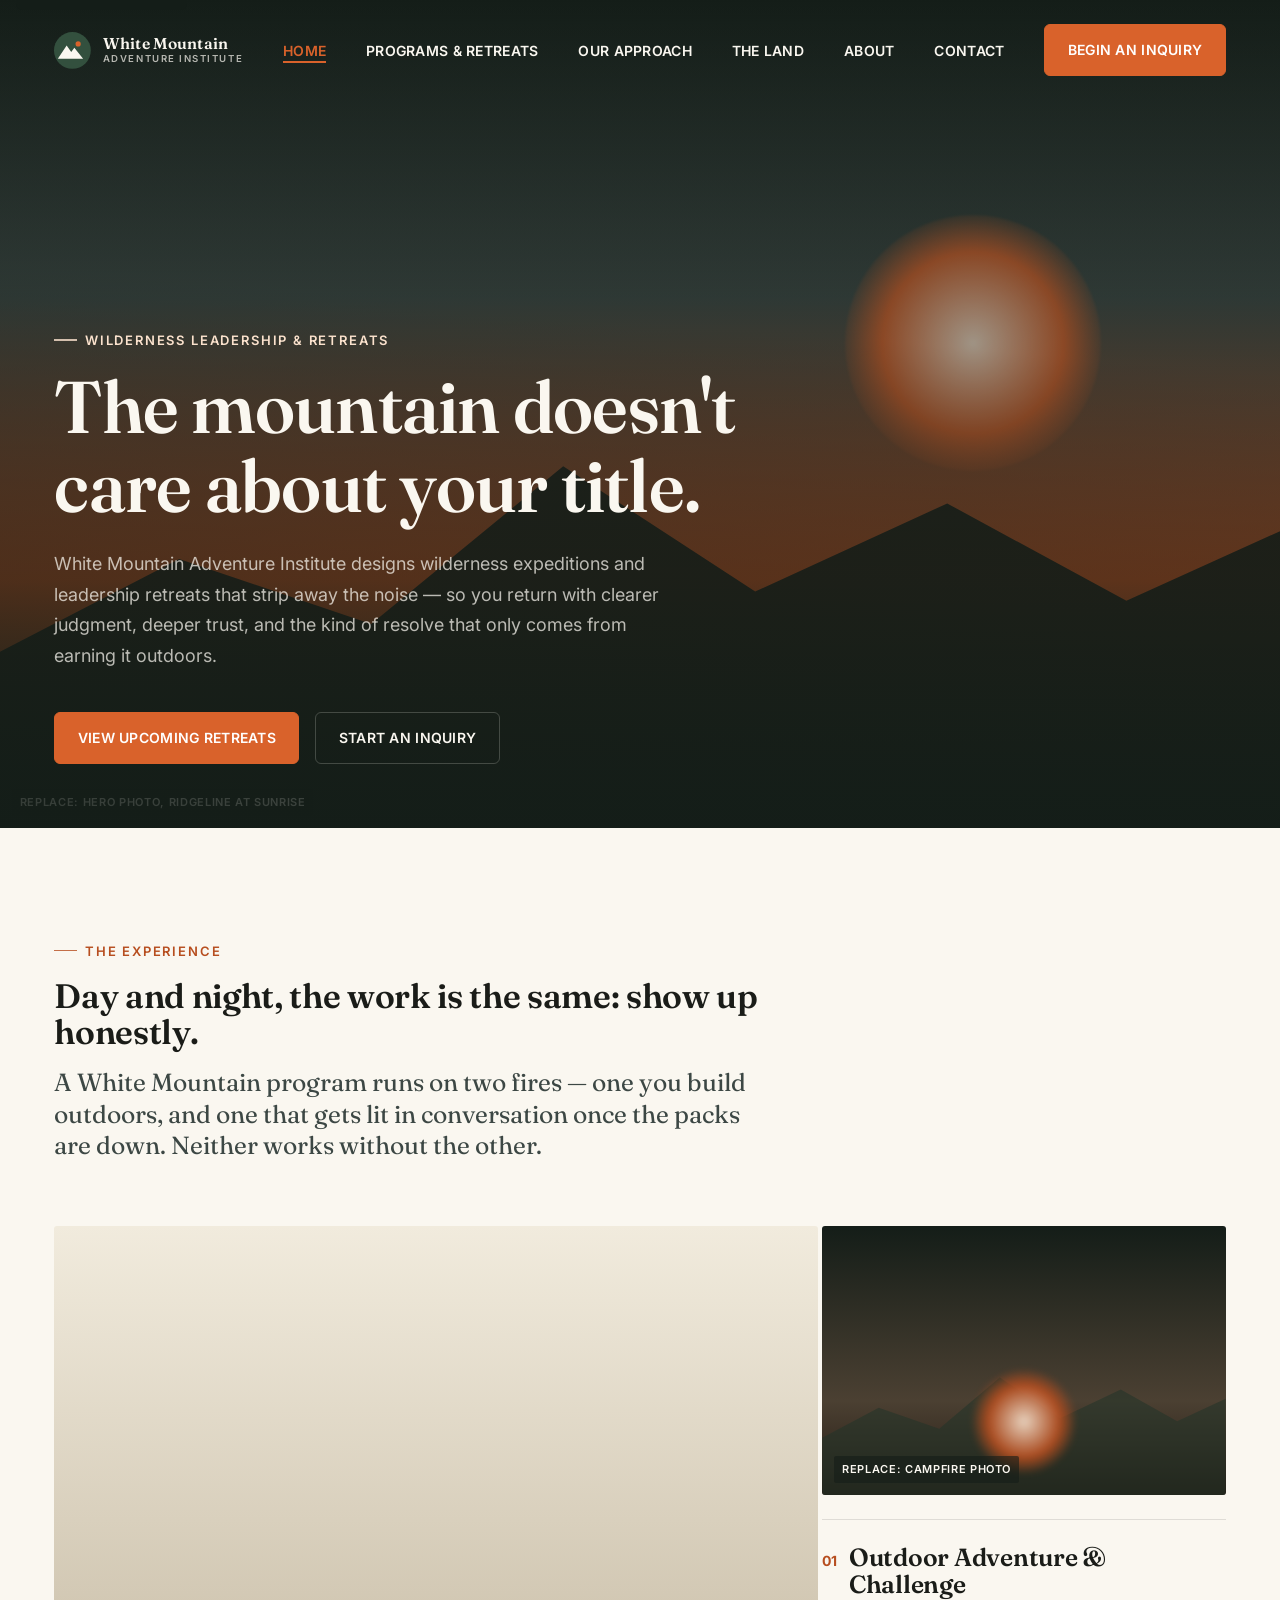
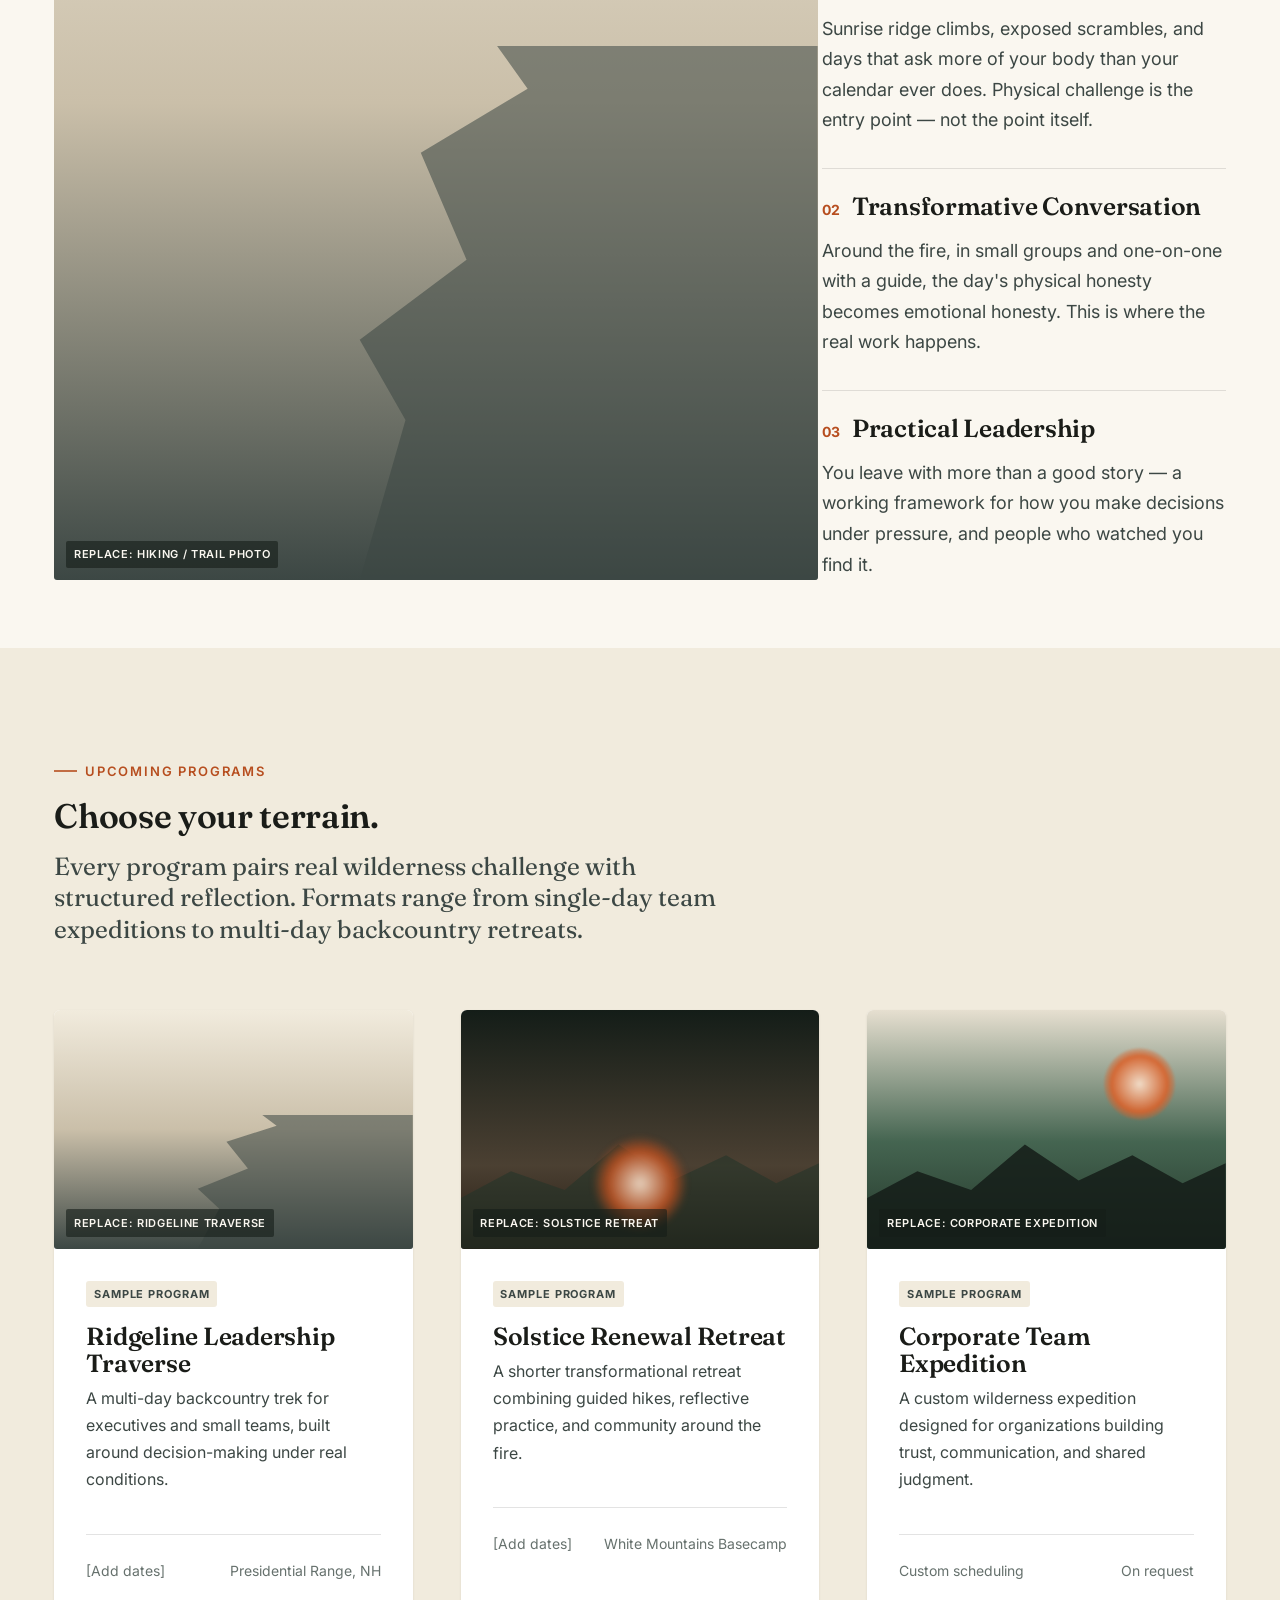
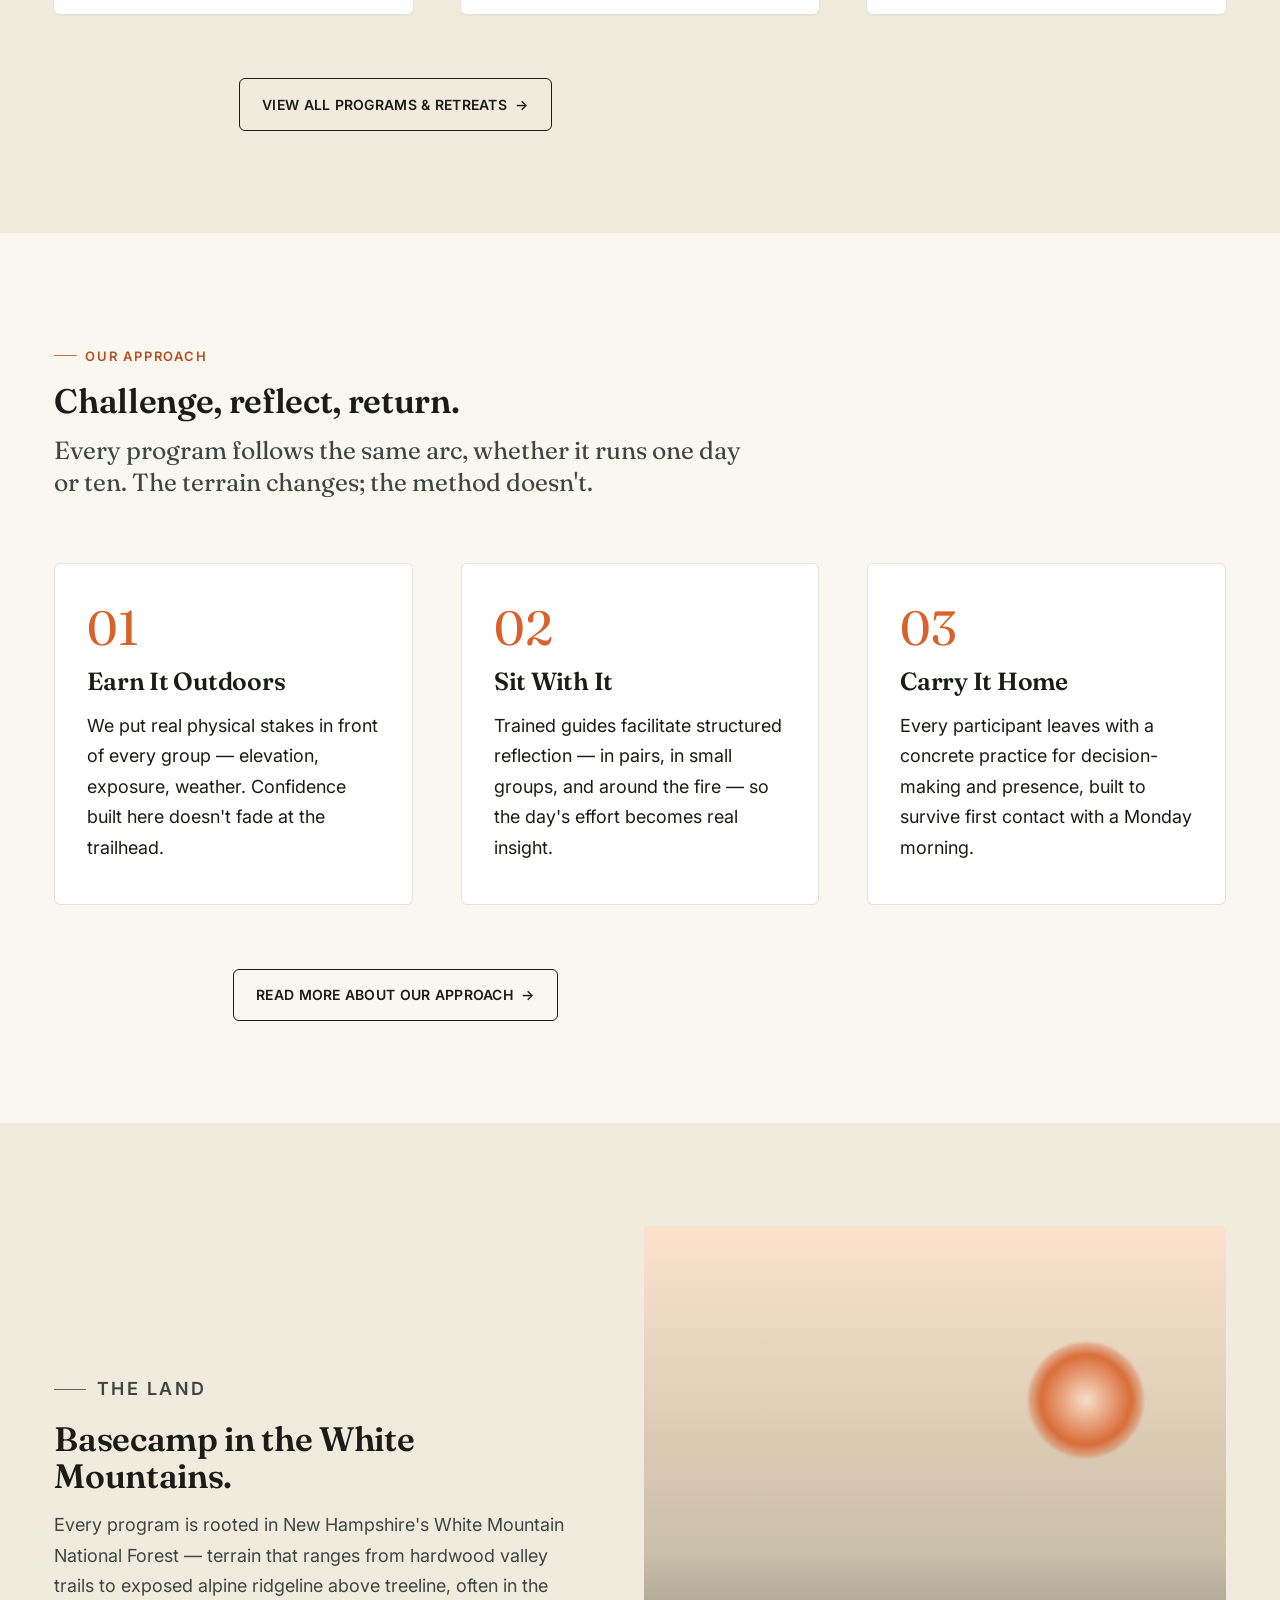
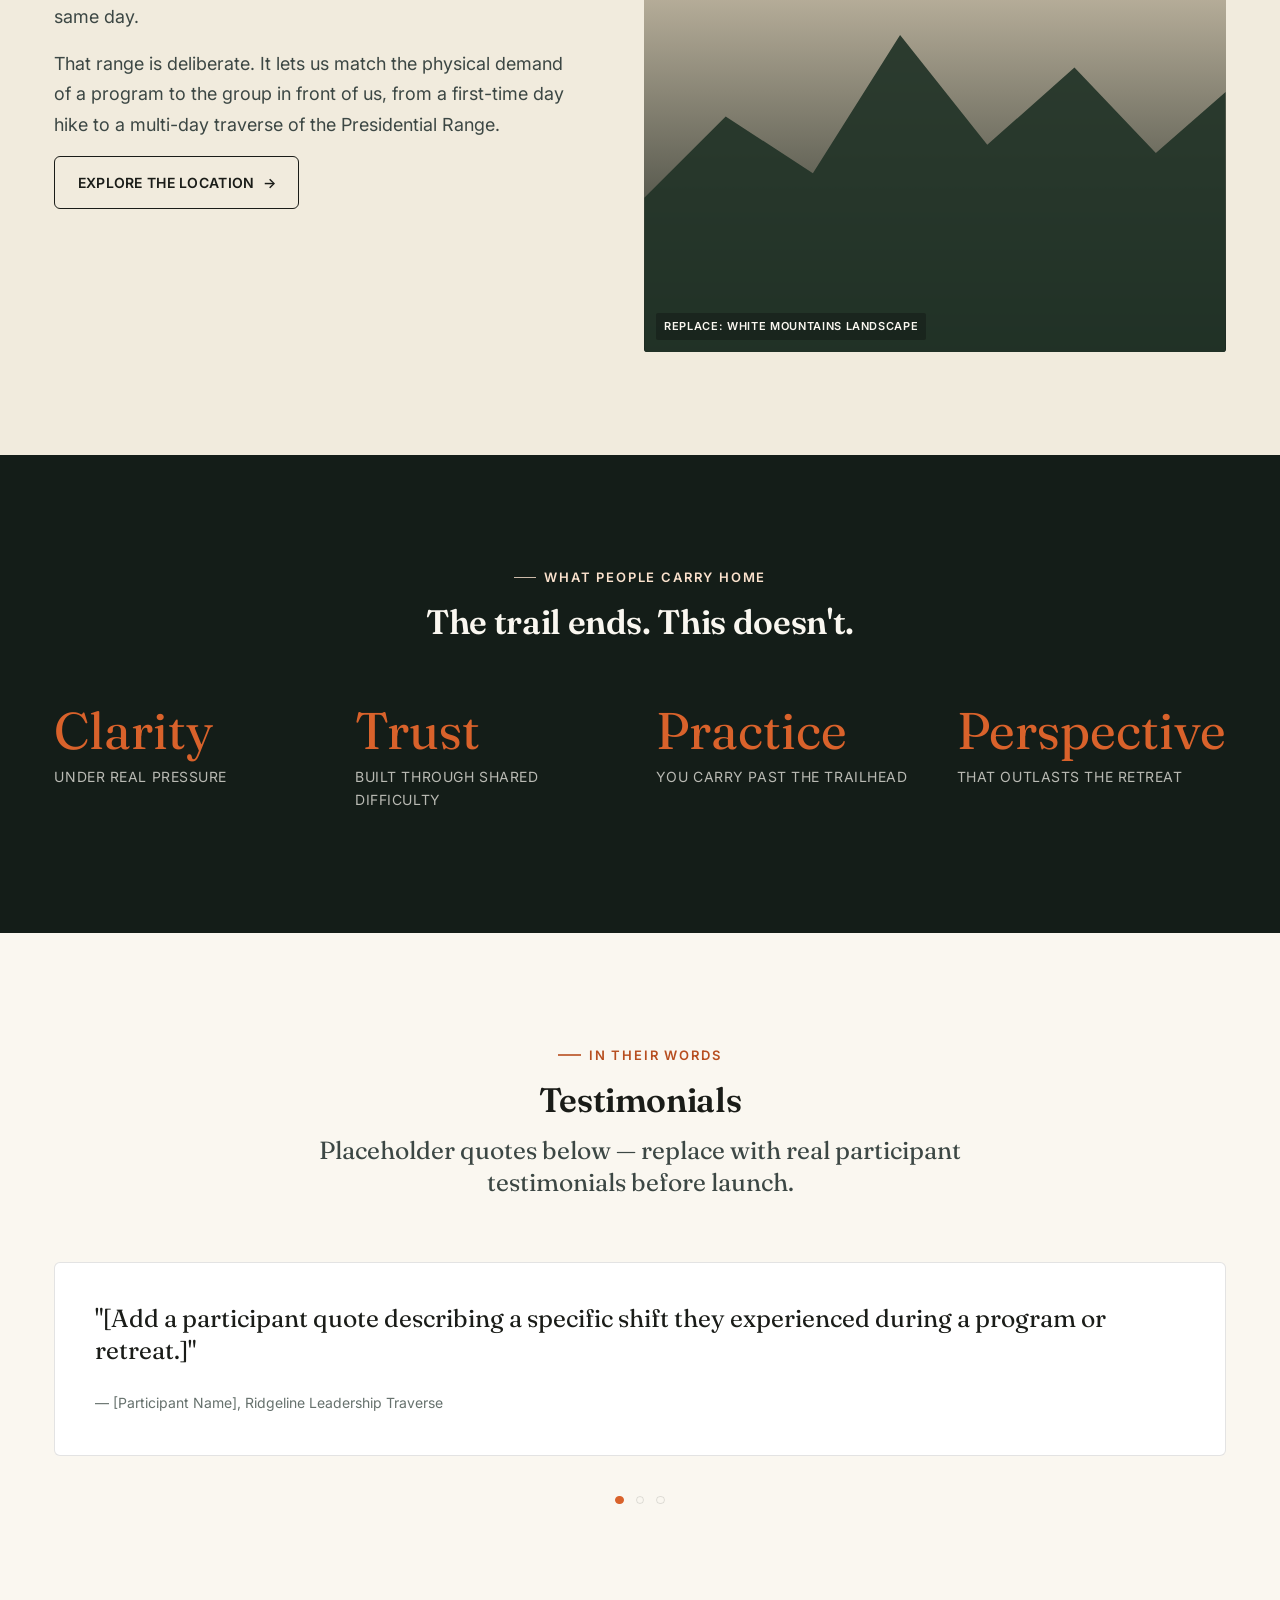
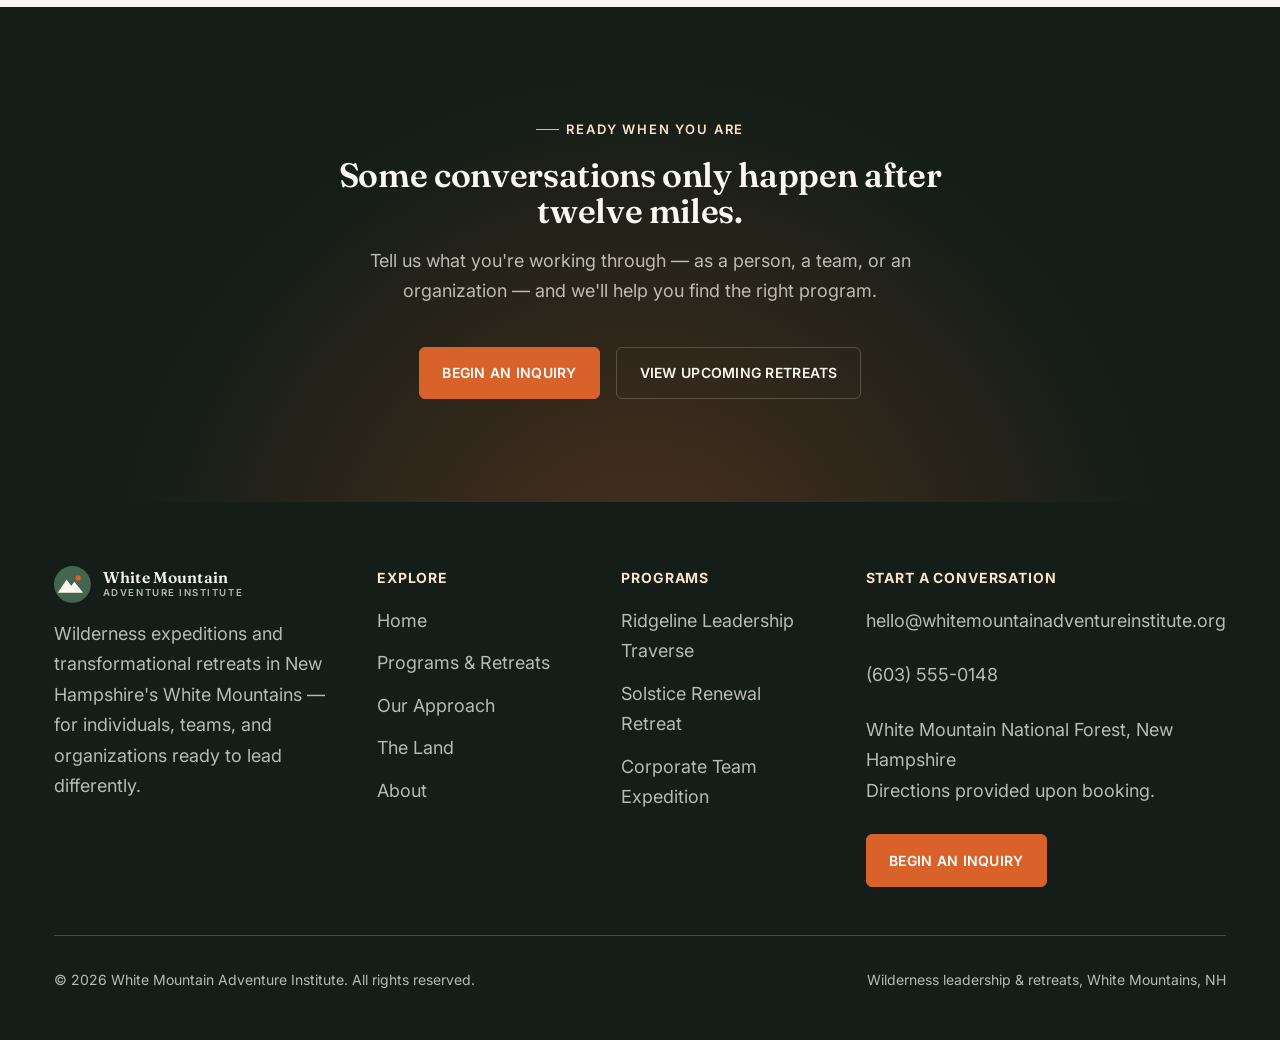
==== index.html @ fbc1d65d "Build White Mountain Adventure Institute site: premium outdoor editorial redesign New static site (b" ====
<!DOCTYPE html>
<html lang="en">
<head>
  <meta charset="UTF-8" />
  <meta name="viewport" content="width=device-width, initial-scale=1.0" />
  <title>White Mountain Adventure Institute | Wilderness Leadership &amp; Retreats</title>
  <meta name="description" content="White Mountain Adventure Institute leads wilderness expeditions and transformational retreats in New Hampshire's White Mountains — for individuals, teams, and organizations ready to lead differently." />
  <link rel="icon" href="assets/images/favicon.svg" type="image/svg+xml" />
  <link rel="preconnect" href="https://fonts.googleapis.com" />
  <link rel="preconnect" href="https://fonts.gstatic.com" crossorigin />
  <link href="https://fonts.googleapis.com/css2?family=Fraunces:ital,opsz,wght@0,9..144,300..700;1,9..144,400..600&family=Inter:wght@400;500;600;700;800&display=swap" rel="stylesheet" />
  <link rel="stylesheet" href="assets/css/brand.css" />
</head>
<body>
  <a class="skip-link" href="#main">Skip to content</a>

  <header class="site-header">
    <div class="container">
      <a class="brand-mark" href="index.html">
        <svg viewBox="0 0 48 48" aria-hidden="true">
          <circle cx="24" cy="24" r="24" fill="var(--alpine-600)" />
          <circle cx="31.5" cy="15.5" r="3.4" fill="var(--sunrise-500)" />
          <path d="M5 35L16.5 17.5l6 8.5 4-5.5L38 35H5z" fill="var(--cream-50)" />
        </svg>
        <span class="brand-wordmark">White Mountain<small>Adventure Institute</small></span>
      </a>

      <nav aria-label="Primary">
        <ul class="nav-primary">
          <li><a href="index.html" aria-current="page">Home</a></li>
          <li><a href="programs.html">Programs &amp; Retreats</a></li>
          <li><a href="approach.html">Our Approach</a></li>
          <li><a href="location.html">The Land</a></li>
          <li><a href="about.html">About</a></li>
          <li><a href="contact.html">Contact</a></li>
        </ul>
      </nav>

      <div class="nav-actions">
        <a class="btn btn-primary nav-cta" href="contact.html">Begin an Inquiry</a>
        <button class="nav-toggle" aria-expanded="false" aria-controls="mobile-menu" aria-label="Open menu">
          <span></span><span></span><span></span>
        </button>
      </div>
    </div>
  </header>

  <div class="mobile-sheet" id="mobile-menu">
    <ul>
      <li><a href="index.html" aria-current="page">Home</a></li>
      <li><a href="programs.html">Programs &amp; Retreats</a></li>
      <li><a href="approach.html">Our Approach</a></li>
      <li><a href="location.html">The Land</a></li>
      <li><a href="about.html">About</a></li>
      <li><a href="contact.html">Contact</a></li>
    </ul>
    <a class="btn btn-primary" href="contact.html">Begin an Inquiry</a>
  </div>

  <main id="main">
    <!-- Hero -->
    <section class="hero">
      <div class="hero-media placeholder-photo ph--alpenglow" role="img" aria-label="Sunrise over a White Mountains ridgeline (placeholder — replace with real hero photography)">
        <span class="ph-label" aria-hidden="true">Replace: hero photo, ridgeline at sunrise</span>
      </div>
      <div class="hero-scrim" aria-hidden="true"></div>
      <div class="container">
        <div class="hero-content">
          <p class="eyebrow">Wilderness Leadership &amp; Retreats</p>
          <h1>The mountain doesn't care about your title.</h1>
          <p class="hero-lede">White Mountain Adventure Institute designs wilderness expeditions and leadership retreats that strip away the noise — so you return with clearer judgment, deeper trust, and the kind of resolve that only comes from earning it outdoors.</p>
          <div class="hero-actions">
            <a class="btn btn-primary" href="programs.html">View Upcoming Retreats</a>
            <a class="btn btn-secondary" href="contact.html">Start an Inquiry</a>
          </div>
        </div>
      </div>
    </section>

    <!-- Editorial composition: hiking + campfire + benefit statements -->
    <section class="section" data-reveal>
      <div class="container">
        <div class="section-head">
          <p class="eyebrow">The Experience</p>
          <h2>Day and night, the work is the same: show up honestly.</h2>
          <p class="lede">A White Mountain program runs on two fires — one you build outdoors, and one that gets lit in conversation once the packs are down. Neither works without the other.</p>
        </div>

        <div class="editorial-grid">
          <div class="eg-photo-main">
            <div class="placeholder-photo ph--trail ar-4-5" role="img" aria-label="Hikers ascending a narrow ridgeline trail (placeholder — replace with real photography)">
              <span class="ph-label" aria-hidden="true">Replace: hiking / trail photo</span>
            </div>
          </div>
          <div class="eg-photo-secondary">
            <div class="placeholder-photo ph--campfire ar-3-2" role="img" aria-label="Group gathered around a campfire at dusk (placeholder — replace with real photography)">
              <span class="ph-label" aria-hidden="true">Replace: campfire photo</span>
            </div>
          </div>
          <div class="eg-copy">
            <ol class="statement-list">
              <li>
                <h3><span class="statement-index">01</span> Outdoor Adventure &amp; Challenge</h3>
                <p>Sunrise ridge climbs, exposed scrambles, and days that ask more of your body than your calendar ever does. Physical challenge is the entry point — not the point itself.</p>
              </li>
              <li>
                <h3><span class="statement-index">02</span> Transformative Conversation</h3>
                <p>Around the fire, in small groups and one-on-one with a guide, the day's physical honesty becomes emotional honesty. This is where the real work happens.</p>
              </li>
              <li>
                <h3><span class="statement-index">03</span> Practical Leadership</h3>
                <p>You leave with more than a good story — a working framework for how you make decisions under pressure, and people who watched you find it.</p>
              </li>
            </ol>
          </div>
        </div>
      </div>
    </section>

    <!-- Upcoming programs -->
    <section class="section section--alt" id="upcoming" data-reveal>
      <div class="container">
        <div class="section-head">
          <p class="eyebrow">Upcoming Programs</p>
          <h2>Choose your terrain.</h2>
          <p class="lede">Every program pairs real wilderness challenge with structured reflection. Formats range from single-day team expeditions to multi-day backcountry retreats.</p>
        </div>

        <div class="grid grid-3">
          <article class="card-program">
            <div class="placeholder-photo ph--trail ar-3-2" role="img" aria-label="Small group crossing an alpine ridge (placeholder photo)">
              <span class="ph-label" aria-hidden="true">Replace: ridgeline traverse</span>
            </div>
            <div class="card-program-body">
              <span class="card-tag">Sample Program</span>
              <h3>Ridgeline Leadership Traverse</h3>
              <p>A multi-day backcountry trek for executives and small teams, built around decision-making under real conditions.</p>
              <div class="card-meta">
                <span>[Add dates]</span>
                <span>Presidential Range, NH</span>
              </div>
            </div>
          </article>

          <article class="card-program">
            <div class="placeholder-photo ph--campfire ar-3-2" role="img" aria-label="Retreat group gathered at basecamp in the evening (placeholder photo)">
              <span class="ph-label" aria-hidden="true">Replace: solstice retreat</span>
            </div>
            <div class="card-program-body">
              <span class="card-tag">Sample Program</span>
              <h3>Solstice Renewal Retreat</h3>
              <p>A shorter transformational retreat combining guided hikes, reflective practice, and community around the fire.</p>
              <div class="card-meta">
                <span>[Add dates]</span>
                <span>White Mountains Basecamp</span>
              </div>
            </div>
          </article>

          <article class="card-program">
            <div class="placeholder-photo ph--forest ar-3-2" role="img" aria-label="Team navigating a forest trail together (placeholder photo)">
              <span class="ph-label" aria-hidden="true">Replace: corporate expedition</span>
            </div>
            <div class="card-program-body">
              <span class="card-tag">Sample Program</span>
              <h3>Corporate Team Expedition</h3>
              <p>A custom wilderness expedition designed for organizations building trust, communication, and shared judgment.</p>
              <div class="card-meta">
                <span>Custom scheduling</span>
                <span>On request</span>
              </div>
            </div>
          </article>
        </div>

        <p class="text-center" style="margin-top: var(--space-9);">
          <a class="btn btn-secondary" href="programs.html">View All Programs &amp; Retreats <span class="btn-arrow" aria-hidden="true">→</span></a>
        </p>
      </div>
    </section>

    <!-- Our approach -->
    <section class="section" data-reveal>
      <div class="container">
        <div class="section-head">
          <p class="eyebrow">Our Approach</p>
          <h2>Challenge, reflect, return.</h2>
          <p class="lede">Every program follows the same arc, whether it runs one day or ten. The terrain changes; the method doesn't.</p>
        </div>

        <div class="grid grid-3">
          <div class="pillar-card">
            <p class="pillar-number">01</p>
            <h3>Earn It Outdoors</h3>
            <p>We put real physical stakes in front of every group — elevation, exposure, weather. Confidence built here doesn't fade at the trailhead.</p>
          </div>
          <div class="pillar-card">
            <p class="pillar-number">02</p>
            <h3>Sit With It</h3>
            <p>Trained guides facilitate structured reflection — in pairs, in small groups, and around the fire — so the day's effort becomes real insight.</p>
          </div>
          <div class="pillar-card">
            <p class="pillar-number">03</p>
            <h3>Carry It Home</h3>
            <p>Every participant leaves with a concrete practice for decision-making and presence, built to survive first contact with a Monday morning.</p>
          </div>
        </div>

        <p class="text-center" style="margin-top: var(--space-9);">
          <a class="btn btn-secondary" href="approach.html">Read More About Our Approach <span class="btn-arrow" aria-hidden="true">→</span></a>
        </p>
      </div>
    </section>

    <!-- The Land -->
    <section class="section section--alt" data-reveal>
      <div class="container">
        <div class="split split--reverse">
          <div class="split-media">
            <div class="placeholder-photo ph--summit ar-4-5" role="img" aria-label="View across the Presidential Range at golden hour (placeholder photo)">
              <span class="ph-label" aria-hidden="true">Replace: White Mountains landscape</span>
            </div>
          </div>
          <div class="split-copy">
            <p class="eyebrow">The Land</p>
            <h2>Basecamp in the White Mountains.</h2>
            <p>Every program is rooted in New Hampshire's White Mountain National Forest — terrain that ranges from hardwood valley trails to exposed alpine ridgeline above treeline, often in the same day.</p>
            <p>That range is deliberate. It lets us match the physical demand of a program to the group in front of us, from a first-time day hike to a multi-day traverse of the Presidential Range.</p>
            <p><a class="btn btn-secondary" href="location.html">Explore the Location <span class="btn-arrow" aria-hidden="true">→</span></a></p>
          </div>
        </div>
      </div>
    </section>

    <!-- Outcomes -->
    <section class="section section--dark" data-reveal>
      <div class="container">
        <div class="section-head section-head--center">
          <p class="eyebrow">What People Carry Home</p>
          <h2>The trail ends. This doesn't.</h2>
        </div>
        <dl class="stat-row">
          <div>
            <dt>Clarity</dt>
            <dd>Under real pressure</dd>
          </div>
          <div>
            <dt>Trust</dt>
            <dd>Built through shared difficulty</dd>
          </div>
          <div>
            <dt>Practice</dt>
            <dd>You carry past the trailhead</dd>
          </div>
          <div>
            <dt>Perspective</dt>
            <dd>That outlasts the retreat</dd>
          </div>
        </dl>
      </div>
    </section>

    <!-- Testimonials -->
    <section class="section" data-reveal>
      <div class="container">
        <div class="section-head section-head--center">
          <p class="eyebrow">In Their Words</p>
          <h2>Testimonials</h2>
          <p class="lede">Placeholder quotes below — replace with real participant testimonials before launch.</p>
        </div>

        <div data-testimonial-carousel>
          <div class="carousel-track">
            <div class="testimonial-card" data-slide>
              <blockquote>"[Add a participant quote describing a specific shift they experienced during a program or retreat.]"</blockquote>
              <p class="testimonial-attribution">— [Participant Name], Ridgeline Leadership Traverse</p>
            </div>
            <div class="testimonial-card" data-slide>
              <blockquote>"[Add a second participant quote — ideally naming a concrete before/after moment.]"</blockquote>
              <p class="testimonial-attribution">— [Participant Name], Solstice Renewal Retreat</p>
            </div>
            <div class="testimonial-card" data-slide>
              <blockquote>"[Add a third quote, perhaps from a corporate or team-program sponsor.]"</blockquote>
              <p class="testimonial-attribution">— [Name, Title], Corporate Team Expedition</p>
            </div>
          </div>
          <div class="carousel-dots" data-dots></div>
        </div>
      </div>
    </section>

    <!-- Final CTA -->
    <section class="cta-band section">
      <div class="container text-center">
        <p class="eyebrow">Ready When You Are</p>
        <h2>Some conversations only happen after twelve miles.</h2>
        <p>Tell us what you're working through — as a person, a team, or an organization — and we'll help you find the right program.</p>
        <div class="hero-actions">
          <a class="btn btn-primary" href="contact.html">Begin an Inquiry</a>
          <a class="btn btn-secondary" href="programs.html">View Upcoming Retreats</a>
        </div>
      </div>
    </section>
  </main>

  <footer class="site-footer">
    <div class="container">
      <div class="footer-grid">
        <div class="footer-brand">
          <a class="brand-mark" href="index.html">
            <svg viewBox="0 0 48 48" aria-hidden="true">
              <circle cx="24" cy="24" r="24" fill="var(--alpine-500)" />
              <circle cx="31.5" cy="15.5" r="3.4" fill="var(--sunrise-500)" />
              <path d="M5 35L16.5 17.5l6 8.5 4-5.5L38 35H5z" fill="var(--cream-50)" />
            </svg>
            <span class="brand-wordmark">White Mountain<small>Adventure Institute</small></span>
          </a>
          <p>Wilderness expeditions and transformational retreats in New Hampshire's White Mountains — for individuals, teams, and organizations ready to lead differently.</p>
        </div>

        <div>
          <p class="footer-heading">Explore</p>
          <ul class="footer-links">
            <li><a href="index.html">Home</a></li>
            <li><a href="programs.html">Programs &amp; Retreats</a></li>
            <li><a href="approach.html">Our Approach</a></li>
            <li><a href="location.html">The Land</a></li>
            <li><a href="about.html">About</a></li>
          </ul>
        </div>

        <div>
          <p class="footer-heading">Programs</p>
          <ul class="footer-links">
            <li><a href="programs.html#ridgeline-traverse">Ridgeline Leadership Traverse</a></li>
            <li><a href="programs.html#solstice-retreat">Solstice Renewal Retreat</a></li>
            <li><a href="programs.html#corporate-expedition">Corporate Team Expedition</a></li>
          </ul>
        </div>

        <div>
          <p class="footer-heading">Start a Conversation</p>
          <ul class="footer-links footer-contact">
            <li><a href="mailto:hello@whitemountainadventureinstitute.org">hello@whitemountainadventureinstitute.org</a></li>
            <li><a href="tel:+16035550148">(603) 555-0148</a></li>
            <li>White Mountain National Forest, New Hampshire<br />Directions provided upon booking.</li>
          </ul>
          <a class="btn btn-primary" href="contact.html" style="margin-top: var(--space-4);">Begin an Inquiry</a>
        </div>
      </div>

      <div class="footer-bottom">
        <p>&copy; <span data-current-year>2026</span> White Mountain Adventure Institute. All rights reserved.</p>
        <p>Wilderness leadership &amp; retreats, White Mountains, NH</p>
      </div>
    </div>
  </footer>

  <script src="assets/js/site.js"></script>
</body>
</html>
---- assets/css/brand.css ----
/* ==========================================================================
   White Mountain Adventure Institute — Brand System
   Design tokens, base styles, and reusable components shared by every page.
   ========================================================================== */

:root {
  /* ---- Color: Alpine (primary brand green) ---- */
  --alpine-950: #141d18;
  --alpine-800: #223428;
  --alpine-600: #33503e;
  --alpine-500: #456551;
  --alpine-400: #6c8a76;

  /* ---- Color: Slate (cool stone-gray) ---- */
  --slate-700: #3c4744;
  --slate-500: #66716d;
  --slate-300: #a6afab;

  /* ---- Color: Stone (warm neutral) ---- */
  --stone-800: #4b4032;
  --stone-400: #cabfa9;
  --stone-200: #e6dfd0;
  --stone-100: #f1ebdd;

  /* ---- Color: Cream (warm off-white base) ---- */
  --cream-50: #faf7f0;
  --cream-100: #f5efe2;

  /* ---- Color: Ink (text) ---- */
  --ink-900: #1a1c18;
  --ink-700: #34362e;

  /* ---- Color: Sunrise (controlled accent) ---- */
  --sunrise-100: #fbe2cd;
  --sunrise-500: #d9622b;
  --sunrise-600: #b74e1f;

  /* ---- Semantic tokens ---- */
  --color-bg: var(--cream-50);
  --color-bg-alt: var(--stone-100);
  --color-surface: #ffffff;
  --color-text: var(--ink-900);
  --color-text-muted: var(--slate-700);
  --color-text-soft: var(--slate-500);
  --color-text-inverse: var(--cream-50);
  --color-text-inverse-muted: rgba(250, 247, 240, 0.72);
  --color-brand: var(--alpine-600);
  --color-brand-dark: var(--alpine-950);
  --color-accent: var(--sunrise-500);
  --color-accent-dark: var(--sunrise-600);
  --color-border: rgba(26, 28, 24, 0.12);
  --color-border-inverse: rgba(250, 247, 240, 0.2);
  --color-focus: var(--sunrise-500);

  /* ---- Typography ---- */
  --font-display: "Fraunces", Georgia, "Iowan Old Style", serif;
  --font-body: "Inter", -apple-system, BlinkMacSystemFont, "Segoe UI", sans-serif;

  --text-display-1: clamp(2.75rem, 2.1rem + 3.1vw, 5.25rem);
  --text-display-2: clamp(2.1rem, 1.7rem + 1.9vw, 3.4rem);
  --text-h1: clamp(2.1rem, 1.75rem + 1.6vw, 3rem);
  --text-h2: clamp(1.6rem, 1.4rem + 0.9vw, 2.3rem);
  --text-h3: clamp(1.25rem, 1.15rem + 0.5vw, 1.55rem);
  --text-h4: 1.125rem;
  --text-body-lg: clamp(1.0625rem, 1rem + 0.2vw, 1.125rem);
  --text-body: 1rem;
  --text-small: 0.875rem;
  --text-eyebrow: 0.8125rem;

  --leading-tight: 1.08;
  --leading-snug: 1.28;
  --leading-normal: 1.5;
  --leading-relaxed: 1.7;

  --tracking-eyebrow: 0.14em;
  --tracking-wide: 0.02em;

  /* ---- Spacing scale (4px base) ---- */
  --space-1: 0.25rem;
  --space-2: 0.5rem;
  --space-3: 0.75rem;
  --space-4: 1rem;
  --space-5: 1.5rem;
  --space-6: 2rem;
  --space-7: 2.5rem;
  --space-8: 3rem;
  --space-9: 4rem;
  --space-10: 5rem;
  --space-11: 6.5rem;
  --section-pad: clamp(4rem, 3.2rem + 4vw, 7.5rem);

  /* ---- Layout ---- */
  --container-max: 1264px;
  --container-pad: clamp(1.25rem, 3vw + 0.5rem, 3rem);
  --radius-sm: 3px;
  --radius-md: 6px;
  --radius-full: 999px;

  /* ---- Elevation ---- */
  --shadow-sm: 0 1px 3px rgba(20, 29, 24, 0.08);
  --shadow-md: 0 12px 28px -12px rgba(20, 29, 24, 0.24);
  --shadow-lg: 0 28px 56px -20px rgba(20, 29, 24, 0.32);

  /* ---- Motion ---- */
  --ease-out: cubic-bezier(0.16, 1, 0.3, 1);
  --dur-fast: 150ms;
  --dur-base: 320ms;
  --dur-slow: 640ms;
}

/* ==========================================================================
   Reset & base
   ========================================================================== */

*,
*::before,
*::after {
  box-sizing: border-box;
}

html {
  scroll-behavior: smooth;
  -webkit-text-size-adjust: 100%;
}

body {
  margin: 0;
  background: var(--color-bg);
  color: var(--color-text);
  font-family: var(--font-body);
  font-size: var(--text-body-lg);
  line-height: var(--leading-relaxed);
  -webkit-font-smoothing: antialiased;
  text-rendering: optimizeLegibility;
}

img,
svg {
  display: block;
  max-width: 100%;
}

h1, h2, h3, h4 {
  font-family: var(--font-display);
  color: var(--color-text);
  line-height: var(--leading-tight);
  margin: 0 0 var(--space-4);
  font-weight: 600;
  letter-spacing: -0.01em;
}

h1 { font-size: var(--text-h1); }
h2 { font-size: var(--text-h2); }
h3 { font-size: var(--text-h3); font-weight: 600; }
h4 { font-size: var(--text-h4); font-weight: 600; font-family: var(--font-body); }

p { margin: 0 0 var(--space-4); max-width: 62ch; }
p:last-child { margin-bottom: 0; }

a {
  color: inherit;
  text-decoration-color: rgba(26, 28, 24, 0.35);
  text-underline-offset: 0.18em;
}

ul, ol { padding-left: 1.2em; }

button { font-family: inherit; }

/* ==========================================================================
   Accessibility helpers
   ========================================================================== */

.visually-hidden {
  position: absolute;
  width: 1px;
  height: 1px;
  padding: 0;
  margin: -1px;
  overflow: hidden;
  clip: rect(0, 0, 0, 0);
  white-space: nowrap;
  border: 0;
}

.skip-link {
  position: absolute;
  left: var(--space-4);
  top: -3rem;
  z-index: 200;
  background: var(--color-brand-dark);
  color: var(--color-text-inverse);
  padding: 0.75em 1.25em;
  border-radius: var(--radius-md);
  transition: top var(--dur-fast) var(--ease-out);
}

.skip-link:focus {
  top: var(--space-4);
}

:focus-visible {
  outline: 2px solid var(--color-focus);
  outline-offset: 3px;
  border-radius: 2px;
}

@media (prefers-reduced-motion: reduce) {
  html { scroll-behavior: auto; }
  *, *::before, *::after {
    animation-duration: 0.001ms !important;
    animation-iteration-count: 1 !important;
    transition-duration: 0.001ms !important;
    scroll-behavior: auto !important;
  }
}

/* ==========================================================================
   Layout primitives
   ========================================================================== */

.container {
  width: 100%;
  max-width: var(--container-max);
  margin-inline: auto;
  padding-inline: var(--container-pad);
}

.section {
  padding-block: var(--section-pad);
}

.section--tight { padding-block: calc(var(--section-pad) * 0.6); }
.section--alt { background: var(--color-bg-alt); }
.section--dark {
  background: var(--color-brand-dark);
  color: var(--color-text-inverse);
}
.section--dark h1, .section--dark h2, .section--dark h3 { color: var(--color-text-inverse); }
.section--dark p { color: var(--color-text-inverse-muted); }

.section-head {
  max-width: 44rem;
  margin-bottom: var(--space-9);
}

.section-head--center {
  margin-inline: auto;
  text-align: center;
}

.eyebrow {
  display: inline-flex;
  align-items: center;
  gap: 0.6em;
  font-size: var(--text-eyebrow);
  font-weight: 600;
  letter-spacing: var(--tracking-eyebrow);
  text-transform: uppercase;
  color: var(--color-accent-dark);
  margin-bottom: var(--space-4);
}

.section--dark .eyebrow,
.on-dark .eyebrow,
.cta-band .eyebrow {
  color: var(--sunrise-100);
}

.eyebrow::before {
  content: "";
  width: 1.75em;
  height: 1.5px;
  background: currentColor;
  opacity: 0.8;
}

.lede {
  font-family: var(--font-display);
  font-size: var(--text-h3);
  font-weight: 400;
  line-height: var(--leading-snug);
  color: var(--color-text-muted);
}

.section--dark .lede { color: var(--color-text-inverse-muted); }

/* Grid + split editorial layout */

.grid {
  display: grid;
  gap: var(--space-8);
}

.grid-gallery { grid-template-columns: repeat(2, 1fr); }

@media (min-width: 1000px) {
  .grid-2 { grid-template-columns: 1fr 1fr; }
  .grid-3 { grid-template-columns: repeat(3, 1fr); }
  .grid-gallery { grid-template-columns: repeat(4, 1fr); }
}

.split {
  display: grid;
  gap: var(--space-7);
  align-items: center;
}

@media (min-width: 1000px) {
  .split {
    grid-template-columns: 1.05fr 0.95fr;
    gap: var(--space-9);
  }
  .split--reverse { grid-template-columns: 0.95fr 1.05fr; }
  .split--reverse .split-media { order: 2; }
  .split--reverse .split-copy { order: 1; }
}

.split-media {
  position: relative;
}

.split-copy p {
  color: var(--color-text-muted);
  font-size: var(--text-body-lg);
}

/* ==========================================================================
   Buttons
   ========================================================================== */

.btn {
  display: inline-flex;
  align-items: center;
  gap: 0.6em;
  font-family: var(--font-body);
  font-weight: 600;
  font-size: var(--text-small);
  letter-spacing: var(--tracking-wide);
  text-transform: uppercase;
  padding: 0.95em 1.6em;
  border-radius: var(--radius-md);
  border: 1.5px solid transparent;
  cursor: pointer;
  text-decoration: none;
  transition: transform var(--dur-fast) var(--ease-out),
    background-color var(--dur-fast) var(--ease-out),
    border-color var(--dur-fast) var(--ease-out),
    color var(--dur-fast) var(--ease-out);
}

.btn:hover { transform: translateY(-1px); }
.btn:active { transform: translateY(0); }

.btn-primary {
  background: var(--color-accent);
  border-color: var(--color-accent);
  color: #fff;
}
.btn-primary:hover { background: var(--color-accent-dark); border-color: var(--color-accent-dark); }

.btn-secondary {
  background: transparent;
  border-color: currentColor;
  color: var(--color-text);
}
.btn-secondary:hover { background: rgba(26, 28, 24, 0.06); }

.on-dark .btn-secondary,
.section--dark .btn-secondary,
.hero .btn-secondary,
.cta-band .btn-secondary {
  color: var(--color-text-inverse);
  border-color: var(--color-border-inverse);
}
.on-dark .btn-secondary:hover,
.section--dark .btn-secondary:hover,
.hero .btn-secondary:hover,
.cta-band .btn-secondary:hover {
  background: rgba(250, 247, 240, 0.1);
  border-color: rgba(250, 247, 240, 0.5);
}

.btn-arrow {
  transition: transform var(--dur-fast) var(--ease-out);
}
.btn:hover .btn-arrow { transform: translateX(3px); }

/* ==========================================================================
   Header / Navigation
   ========================================================================== */

.site-header {
  position: fixed;
  inset-inline: 0;
  top: 0;
  z-index: 100;
  padding-block: var(--space-5);
  transition: background-color var(--dur-base) var(--ease-out),
    padding-block var(--dur-base) var(--ease-out),
    box-shadow var(--dur-base) var(--ease-out);
}

.site-header .container {
  display: flex;
  align-items: center;
  justify-content: space-between;
  gap: var(--space-6);
}

.site-header.is-scrolled,
.site-header.is-open {
  background: var(--cream-50);
  box-shadow: var(--shadow-sm);
  padding-block: var(--space-3);
}

body.page-interior .site-header {
  background: var(--cream-50);
  box-shadow: var(--shadow-sm);
  padding-block: var(--space-3);
}

.brand-mark {
  display: flex;
  align-items: center;
  gap: 0.65em;
  text-decoration: none;
  color: var(--color-text-inverse);
  flex-shrink: 0;
}

.site-header.is-scrolled .brand-mark,
.site-header.is-open .brand-mark,
body.page-interior .brand-mark {
  color: var(--color-text);
}

.brand-mark svg { width: 2.3rem; height: 2.3rem; flex-shrink: 0; }

.brand-wordmark {
  font-family: var(--font-display);
  font-weight: 600;
  line-height: 1.05;
  font-size: 0.98rem;
  letter-spacing: 0.01em;
}

.brand-wordmark small {
  display: block;
  font-family: var(--font-body);
  font-weight: 600;
  font-size: 0.6rem;
  letter-spacing: 0.16em;
  text-transform: uppercase;
  opacity: 0.7;
  margin-top: 0.2em;
}

.nav-primary {
  display: none;
}

@media (min-width: 1000px) {
  .nav-primary {
    display: flex;
    align-items: center;
    gap: var(--space-7);
    list-style: none;
    margin: 0;
    padding: 0;
  }
}

.nav-primary a {
  text-decoration: none;
  font-size: var(--text-small);
  font-weight: 600;
  letter-spacing: var(--tracking-wide);
  text-transform: uppercase;
  color: var(--color-text-inverse);
  position: relative;
  padding-block: 0.3em;
}

.site-header.is-scrolled .nav-primary a,
.site-header.is-open .nav-primary a,
body.page-interior .nav-primary a {
  color: var(--color-text);
}

.nav-primary a::after {
  content: "";
  position: absolute;
  left: 0;
  right: 100%;
  bottom: 0;
  height: 2px;
  background: var(--color-accent);
  transition: right var(--dur-base) var(--ease-out);
}

.nav-primary a:hover::after { right: 0; }

.nav-primary a[aria-current="page"] {
  color: var(--color-accent);
}
.site-header.is-scrolled .nav-primary a[aria-current="page"],
body.page-interior .nav-primary a[aria-current="page"] {
  color: var(--color-accent-dark);
}
.nav-primary a[aria-current="page"]::after { right: 0; background: currentColor; }

.nav-actions {
  display: flex;
  align-items: center;
  gap: var(--space-5);
}

.nav-cta { display: none; }
@media (min-width: 1000px) { .nav-cta { display: inline-flex; } }

.nav-toggle {
  display: flex;
  flex-direction: column;
  justify-content: center;
  gap: 5px;
  width: 2.4rem;
  height: 2.4rem;
  background: transparent;
  border: none;
  cursor: pointer;
  padding: 0;
}

@media (min-width: 1000px) { .nav-toggle { display: none; } }

.nav-toggle span {
  display: block;
  height: 2px;
  width: 100%;
  background: var(--color-text-inverse);
  transition: transform var(--dur-fast) var(--ease-out), opacity var(--dur-fast) var(--ease-out);
}

.site-header.is-scrolled .nav-toggle span,
.site-header.is-open .nav-toggle span,
body.page-interior .nav-toggle span {
  background: var(--color-text);
}

.site-header.is-open .nav-toggle span:nth-child(1) { transform: translateY(7px) rotate(45deg); }
.site-header.is-open .nav-toggle span:nth-child(2) { opacity: 0; }
.site-header.is-open .nav-toggle span:nth-child(3) { transform: translateY(-7px) rotate(-45deg); }

.mobile-sheet {
  position: fixed;
  inset: 0;
  top: 0;
  background: var(--cream-50);
  z-index: 90;
  padding: 6.5rem var(--container-pad) var(--space-8);
  transform: translateY(-8px);
  opacity: 0;
  visibility: hidden;
  transition: opacity var(--dur-base) var(--ease-out), transform var(--dur-base) var(--ease-out), visibility var(--dur-base);
  overflow-y: auto;
}

@media (min-width: 1000px) { .mobile-sheet { display: none; } }

.site-header.is-open + .mobile-sheet,
.mobile-sheet.is-open {
  opacity: 1;
  transform: translateY(0);
  visibility: visible;
}

.mobile-sheet ul {
  list-style: none;
  margin: 0 0 var(--space-8);
  padding: 0;
  display: flex;
  flex-direction: column;
}

.mobile-sheet a {
  display: block;
  padding: var(--space-4) 0;
  border-bottom: 1px solid var(--color-border);
  font-family: var(--font-display);
  font-size: var(--text-h3);
  text-decoration: none;
  color: var(--color-text);
}

.mobile-sheet a[aria-current="page"] { color: var(--color-accent-dark); }

/* ==========================================================================
   Hero
   ========================================================================== */

.hero {
  position: relative;
  min-height: 92vh;
  display: flex;
  align-items: flex-end;
  color: var(--color-text-inverse);
  overflow: hidden;
}

.hero-media.placeholder-photo {
  position: absolute;
  inset: 0;
  z-index: 0;
  border-radius: 0;
  height: 100%;
}

.hero-scrim {
  position: absolute;
  inset: 0;
  background: linear-gradient(
    185deg,
    rgba(20, 29, 24, 0.35) 0%,
    rgba(20, 29, 24, 0.35) 40%,
    rgba(20, 29, 24, 0.88) 100%
  );
  z-index: 1;
}

.hero-content {
  position: relative;
  z-index: 2;
  padding-block: var(--space-10) var(--space-9);
  max-width: 46rem;
}

.hero .eyebrow { color: var(--sunrise-100); }

.hero h1 {
  color: var(--color-text-inverse);
  font-size: var(--text-display-1);
  margin-bottom: var(--space-5);
}

.hero-lede {
  font-size: var(--text-body-lg);
  color: var(--color-text-inverse-muted);
  max-width: 38rem;
  margin-bottom: var(--space-7);
}

.hero-actions {
  display: flex;
  flex-wrap: wrap;
  gap: var(--space-4);
}

.page-hero {
  min-height: 56vh;
  align-items: flex-end;
}

.page-hero .hero-content { padding-block: var(--space-11) var(--space-8); }

/* ==========================================================================
   Placeholder photography system
   Every real photo slot in this build uses a generated placeholder so the
   layout, crop, and composition are final even before real photography
   arrives. Swap by replacing the element with an <img> using the same
   class for aspect ratio, or see README for guidance.
   ========================================================================== */

.placeholder-photo {
  position: relative;
  overflow: hidden;
  isolation: isolate;
  background: linear-gradient(180deg, var(--stone-200) 0%, var(--stone-400) 52%, var(--alpine-600) 100%);
  border-radius: var(--radius-sm);
}

.placeholder-photo::before {
  content: "";
  position: absolute;
  inset: auto 0 0 0;
  height: 56%;
  background: var(--alpine-800);
  clip-path: polygon(0% 100%, 0% 62%, 14% 42%, 29% 56%, 44% 22%, 59% 49%, 74% 30%, 88% 51%, 100% 36%, 100% 100%);
  opacity: 0.92;
}

.placeholder-photo::after {
  content: "";
  position: absolute;
  width: 20%;
  aspect-ratio: 1;
  border-radius: 50%;
  top: 16%;
  right: 14%;
  background: radial-gradient(circle, var(--sunrise-100) 0%, var(--sunrise-500) 55%, transparent 76%);
  filter: blur(1px);
  opacity: 0.9;
}

.ph--forest {
  background: linear-gradient(180deg, var(--stone-200) 0%, var(--alpine-500) 55%, var(--alpine-800) 100%);
}
.ph--forest::before { background: var(--alpine-950); opacity: 0.85; }

.ph--campfire {
  background: linear-gradient(180deg, var(--alpine-950) 0%, var(--stone-800) 65%, #241a12 100%);
}
.ph--campfire::before { opacity: 0.55; }
.ph--campfire::after {
  width: 26%;
  top: auto;
  bottom: 8%;
  left: 37%;
  right: auto;
  background: radial-gradient(circle, var(--sunrise-100) 0%, var(--sunrise-600) 48%, transparent 72%);
  filter: blur(3px);
}

.ph--trail {
  background: linear-gradient(180deg, var(--stone-100) 0%, var(--stone-400) 50%, var(--slate-700) 100%);
}
.ph--trail::before {
  clip-path: polygon(0 100%, 40% 100%, 46% 70%, 40% 55%, 54% 40%, 48% 20%, 62% 8%, 58% 0, 100% 0, 100% 100%);
  background: var(--slate-700);
  opacity: 0.55;
}
.ph--trail::after { display: none; }

.ph--summit {
  background: linear-gradient(180deg, var(--sunrise-100) 0%, var(--stone-300, var(--stone-400)) 45%, var(--alpine-950) 100%);
}

/* Dark-topped variant reserved for hero use: guarantees nav-text contrast
   over the fixed header regardless of scroll position, on any photo. */
.ph--alpenglow {
  background: linear-gradient(180deg, var(--alpine-950) 0%, var(--slate-700) 36%, var(--sunrise-600) 70%, var(--alpine-800) 100%);
}
.ph--alpenglow::before { background: var(--alpine-950); opacity: 0.88; }
.ph--alpenglow::after {
  top: 26%;
  background: radial-gradient(circle, var(--sunrise-100) 0%, var(--sunrise-500) 50%, transparent 74%);
}

/* Second dark-topped hero-safe variant: cool, no sun glow. */
.ph--duskridge {
  background: linear-gradient(180deg, var(--alpine-950) 0%, var(--alpine-600) 55%, var(--stone-800) 100%);
}
.ph--duskridge::before { background: var(--alpine-950); opacity: 0.7; }
.ph--duskridge::after { display: none; }

.ph--group,
.ph--portrait {
  background: linear-gradient(155deg, var(--stone-300, var(--stone-400)) 0%, var(--slate-700) 100%);
}
.ph--group::before,
.ph--portrait::before {
  content: "";
  position: absolute;
  left: 50%;
  bottom: -12%;
  width: 62%;
  aspect-ratio: 1 / 1.05;
  background: var(--slate-500);
  border-radius: 50% 50% 46% 46%;
  transform: translateX(-50%);
  opacity: 0.75;
  clip-path: none;
}
.ph--group::after,
.ph--portrait::after { display: none; }

.ph-label {
  position: absolute;
  left: var(--space-3);
  bottom: var(--space-3);
  z-index: 2;
  font-family: var(--font-body);
  font-size: 0.6875rem;
  font-weight: 600;
  letter-spacing: 0.06em;
  text-transform: uppercase;
  color: var(--cream-50);
  background: rgba(20, 29, 24, 0.6);
  padding: 0.4em 0.7em;
  border-radius: 2px;
  max-width: calc(100% - var(--space-6));
}

.ar-16-9 { aspect-ratio: 16 / 9; }
.ar-4-5 { aspect-ratio: 4 / 5; }
.ar-3-2 { aspect-ratio: 3 / 2; }
.ar-1-1 { aspect-ratio: 1 / 1; }
.ar-2-3 { aspect-ratio: 2 / 3; }

/* ==========================================================================
   Editorial composition (campfire + trail + statements)
   ========================================================================== */

.editorial-grid {
  display: grid;
  gap: var(--space-5);
}

.editorial-grid .eg-photo-main .placeholder-photo,
.editorial-grid .eg-photo-secondary .placeholder-photo {
  height: 100%;
}

@media (min-width: 1000px) {
  .editorial-grid {
    grid-template-columns: 1.15fr 1fr;
    grid-template-rows: auto auto;
    gap: var(--space-5) var(--space-6);
  }
  .eg-photo-main { grid-column: 1; grid-row: 1 / 3; }
  .eg-photo-secondary { grid-column: 2; grid-row: 1; align-self: end; }
  .eg-copy { grid-column: 2; grid-row: 2; }
}

.statement-list {
  list-style: none;
  margin: 0;
  padding: 0;
  display: flex;
  flex-direction: column;
  gap: var(--space-6);
}

.statement-list li {
  padding-top: var(--space-5);
  border-top: 1px solid var(--color-border);
}

.statement-list h3 {
  display: flex;
  align-items: baseline;
  gap: var(--space-3);
}

.statement-list .statement-index {
  font-family: var(--font-body);
  font-size: var(--text-small);
  font-weight: 700;
  color: var(--color-accent-dark);
}

.statement-list p { color: var(--color-text-muted); }

/* ==========================================================================
   Cards: programs, approach pillars, team, testimonials
   ========================================================================== */

.card-program {
  display: flex;
  flex-direction: column;
  background: var(--color-surface);
  border-radius: var(--radius-md);
  overflow: hidden;
  box-shadow: var(--shadow-sm);
  transition: box-shadow var(--dur-base) var(--ease-out), transform var(--dur-base) var(--ease-out);
}

.card-program:hover {
  box-shadow: var(--shadow-md);
  transform: translateY(-3px);
}

.card-program-body {
  padding: var(--space-6);
  display: flex;
  flex-direction: column;
  flex: 1;
}

.card-tag {
  display: inline-flex;
  align-self: flex-start;
  font-size: 0.6875rem;
  font-weight: 700;
  letter-spacing: 0.08em;
  text-transform: uppercase;
  color: var(--slate-700);
  background: var(--stone-100);
  padding: 0.35em 0.7em;
  border-radius: var(--radius-sm);
  margin-bottom: var(--space-4);
}

.card-meta {
  margin-top: auto;
  padding-top: var(--space-5);
  display: flex;
  align-items: center;
  justify-content: space-between;
  font-size: var(--text-small);
  color: var(--color-text-soft);
  border-top: 1px solid var(--color-border);
  margin-top: var(--space-5);
}

.card-program h3 { margin-bottom: var(--space-2); }
.card-program p { color: var(--color-text-muted); font-size: var(--text-body); }

.pillar-card {
  padding: var(--space-7) var(--space-6);
  background: var(--color-surface);
  border-radius: var(--radius-md);
  border: 1px solid var(--color-border);
}

.pillar-number {
  font-family: var(--font-display);
  font-size: var(--text-h1);
  color: var(--color-accent);
  line-height: 1;
  margin-bottom: var(--space-4);
}

.team-card { text-align: left; }
.team-card h3 { margin-bottom: 0.15em; }
.team-role {
  display: block;
  font-size: var(--text-small);
  font-weight: 600;
  color: var(--color-accent-dark);
  text-transform: uppercase;
  letter-spacing: 0.05em;
  margin-bottom: var(--space-3);
}
.team-card p { color: var(--color-text-muted); }

.testimonial-card {
  background: var(--color-surface);
  border: 1px solid var(--color-border);
  border-radius: var(--radius-md);
  padding: var(--space-7);
  display: flex;
  flex-direction: column;
  gap: var(--space-5);
}

.testimonial-card blockquote {
  margin: 0;
  font-family: var(--font-display);
  font-size: var(--text-h3);
  font-weight: 400;
  line-height: var(--leading-snug);
}

.testimonial-attribution {
  font-size: var(--text-small);
  color: var(--color-text-soft);
  font-style: normal;
}

/* ==========================================================================
   Stats / outcomes
   ========================================================================== */

.stat-row {
  display: grid;
  gap: var(--space-7);
  grid-template-columns: repeat(2, 1fr);
}

@media (min-width: 700px) {
  .stat-row { grid-template-columns: repeat(4, 1fr); }
}

.stat-row dt {
  font-family: var(--font-display);
  font-size: var(--text-display-2);
  color: var(--color-accent);
  line-height: 1;
}

.stat-row dd {
  margin: var(--space-2) 0 0;
  font-size: var(--text-small);
  color: var(--color-text-inverse-muted);
  text-transform: uppercase;
  letter-spacing: 0.04em;
}

/* ==========================================================================
   CTA band
   ========================================================================== */

.cta-band {
  position: relative;
  background: var(--color-brand-dark);
  color: var(--color-text-inverse);
  text-align: center;
  overflow: hidden;
}

.cta-band .container {
  position: relative;
  z-index: 1;
  max-width: 46rem;
}

.cta-band h2 { color: var(--color-text-inverse); }
.cta-band p { color: var(--color-text-inverse-muted); margin-inline: auto; }
.cta-band .hero-actions { justify-content: center; margin-top: var(--space-7); }

.cta-band::before {
  content: "";
  position: absolute;
  inset: 0;
  background: radial-gradient(circle at 50% 120%, rgba(217, 98, 43, 0.28), transparent 60%);
}

/* ==========================================================================
   Footer
   ========================================================================== */

.site-footer {
  background: var(--alpine-950);
  color: var(--color-text-inverse);
  padding-block: var(--space-9) var(--space-6);
}

.footer-grid {
  display: grid;
  gap: var(--space-8);
  grid-template-columns: 1fr;
  padding-bottom: var(--space-8);
  border-bottom: 1px solid var(--color-border-inverse);
}

@media (min-width: 700px) {
  .footer-grid { grid-template-columns: 1.4fr 1fr 1fr 1.2fr; }
}

.footer-brand .brand-mark { color: var(--color-text-inverse); margin-bottom: var(--space-4); }
.footer-brand p { color: var(--color-text-inverse-muted); max-width: 28rem; }

.footer-heading {
  font-size: var(--text-small);
  font-weight: 700;
  text-transform: uppercase;
  letter-spacing: 0.06em;
  margin-bottom: var(--space-4);
  color: var(--sunrise-100);
}

.footer-links {
  list-style: none;
  margin: 0;
  padding: 0;
  display: flex;
  flex-direction: column;
  gap: var(--space-3);
}

.footer-links a {
  text-decoration: none;
  color: var(--color-text-inverse-muted);
}
.footer-links a:hover { color: var(--color-text-inverse); }

.footer-contact li {
  color: var(--color-text-inverse-muted);
  margin-bottom: var(--space-3);
}
.footer-contact a { text-decoration: none; color: inherit; }
.footer-contact a:hover { color: var(--color-text-inverse); }

.footer-bottom {
  padding-top: var(--space-6);
  display: flex;
  flex-wrap: wrap;
  gap: var(--space-3);
  justify-content: space-between;
  font-size: var(--text-small);
  color: var(--color-text-inverse-muted);
}

/* ==========================================================================
   Forms (contact / inquiry)
   ========================================================================== */

.form-grid {
  display: grid;
  gap: var(--space-5);
}

@media (min-width: 700px) {
  .form-row-2 { grid-template-columns: 1fr 1fr; display: grid; gap: var(--space-5); }
}

.field { display: flex; flex-direction: column; gap: var(--space-2); }

.field label {
  font-size: var(--text-small);
  font-weight: 600;
  color: var(--color-text-muted);
}

.field input,
.field select,
.field textarea {
  font: inherit;
  font-size: var(--text-body);
  padding: 0.85em 1em;
  border: 1.5px solid var(--color-border);
  border-radius: var(--radius-sm);
  background: var(--color-surface);
  color: var(--color-text);
}

.field textarea { resize: vertical; min-height: 8rem; }

.field input:focus,
.field select:focus,
.field textarea:focus {
  border-color: var(--color-accent);
}

.form-note {
  font-size: var(--text-small);
  color: var(--color-text-soft);
}

/* ==========================================================================
   Utilities
   ========================================================================== */

.text-center { text-align: center; }
.mt-0 { margin-top: 0; }
.flow > * + * { margin-top: var(--space-5); }

@media (min-width: 1000px) {
  .grid-4 { grid-template-columns: repeat(4, 1fr); }
}

/* Scroll reveal */
[data-reveal] {
  opacity: 0;
  transform: translateY(18px);
  transition: opacity var(--dur-slow) var(--ease-out), transform var(--dur-slow) var(--ease-out);
}
[data-reveal].is-revealed {
  opacity: 1;
  transform: none;
}

/* Testimonial carousel */
.carousel-track { position: relative; }
.carousel-track [data-slide] {
  display: none;
}
.carousel-track [data-slide].is-active {
  display: flex;
}
.carousel-dots {
  display: flex;
  justify-content: center;
  gap: var(--space-3);
  margin-top: var(--space-7);
}
.carousel-dot {
  width: 0.55rem;
  height: 0.55rem;
  border-radius: 50%;
  border: 1.5px solid var(--color-border);
  background: transparent;
  padding: 0;
  cursor: pointer;
}
.carousel-dot[aria-current="true"] {
  background: var(--color-accent);
  border-color: var(--color-accent);
}
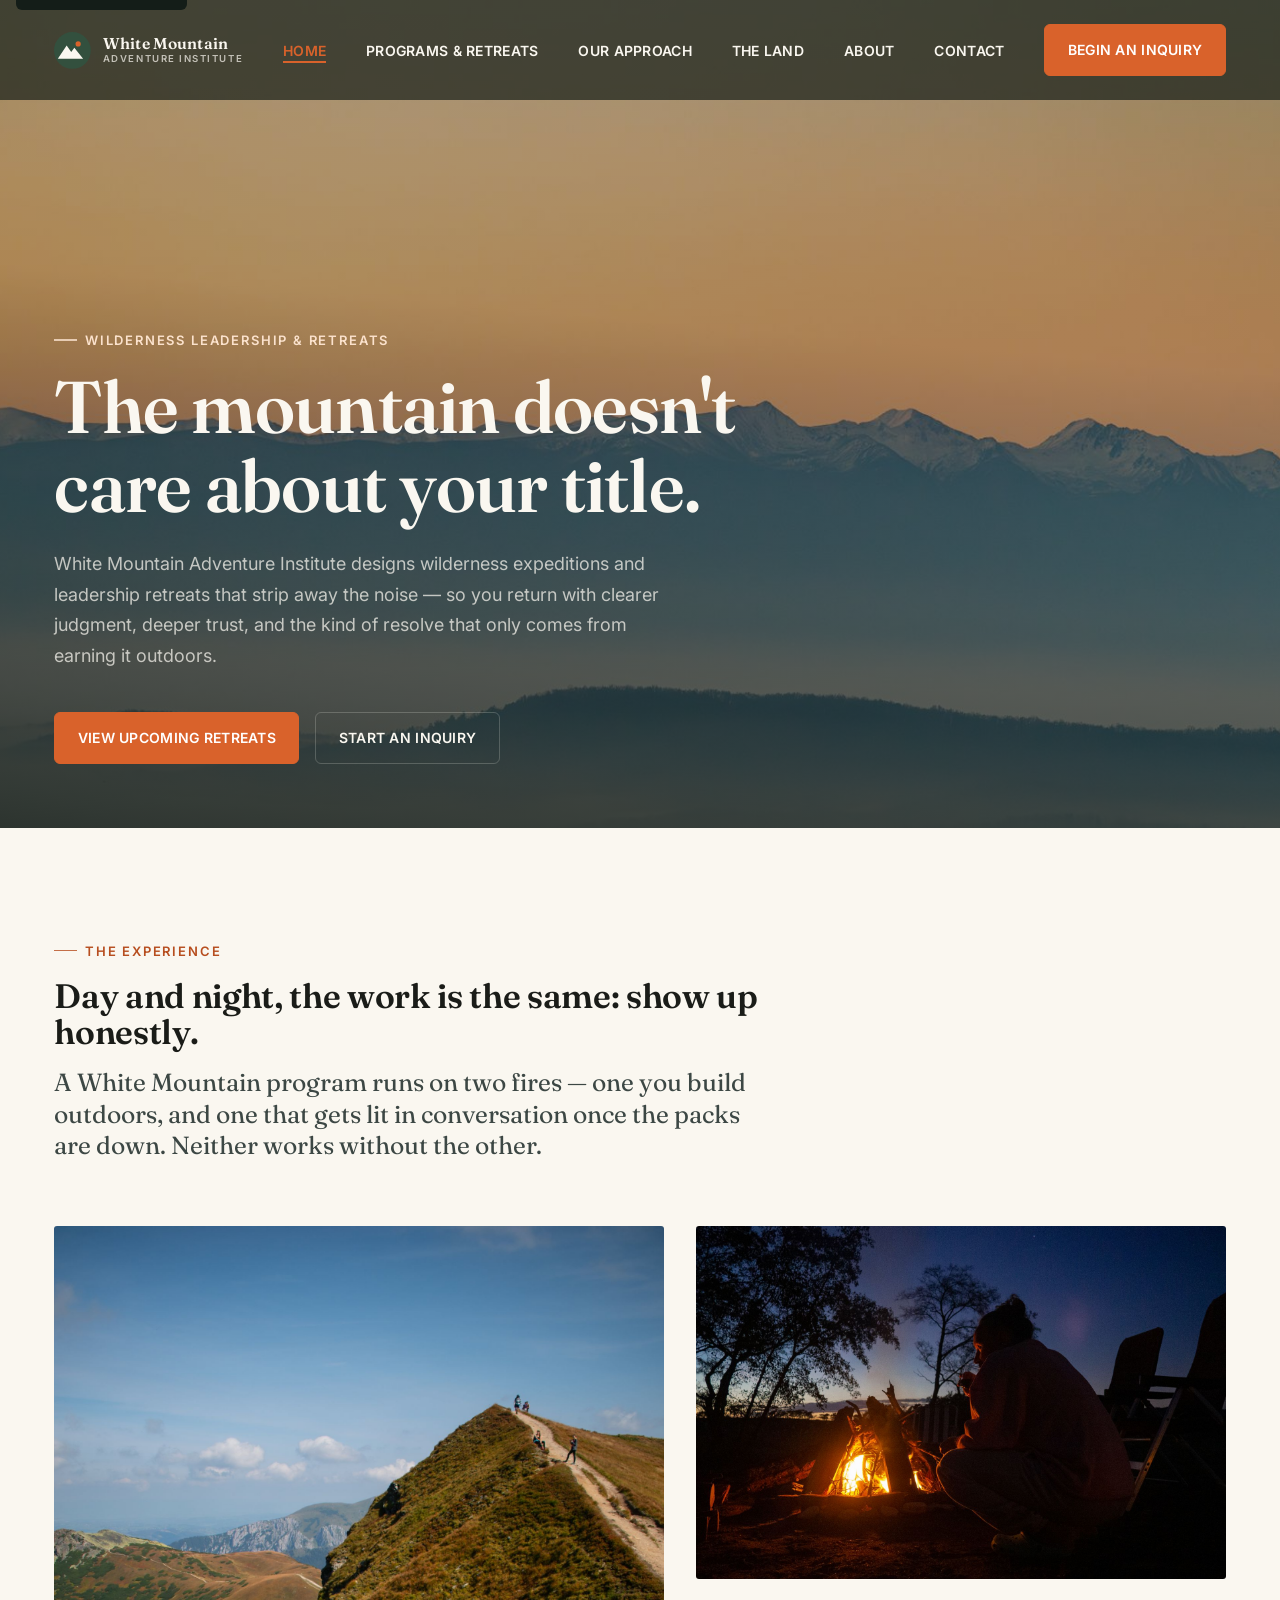
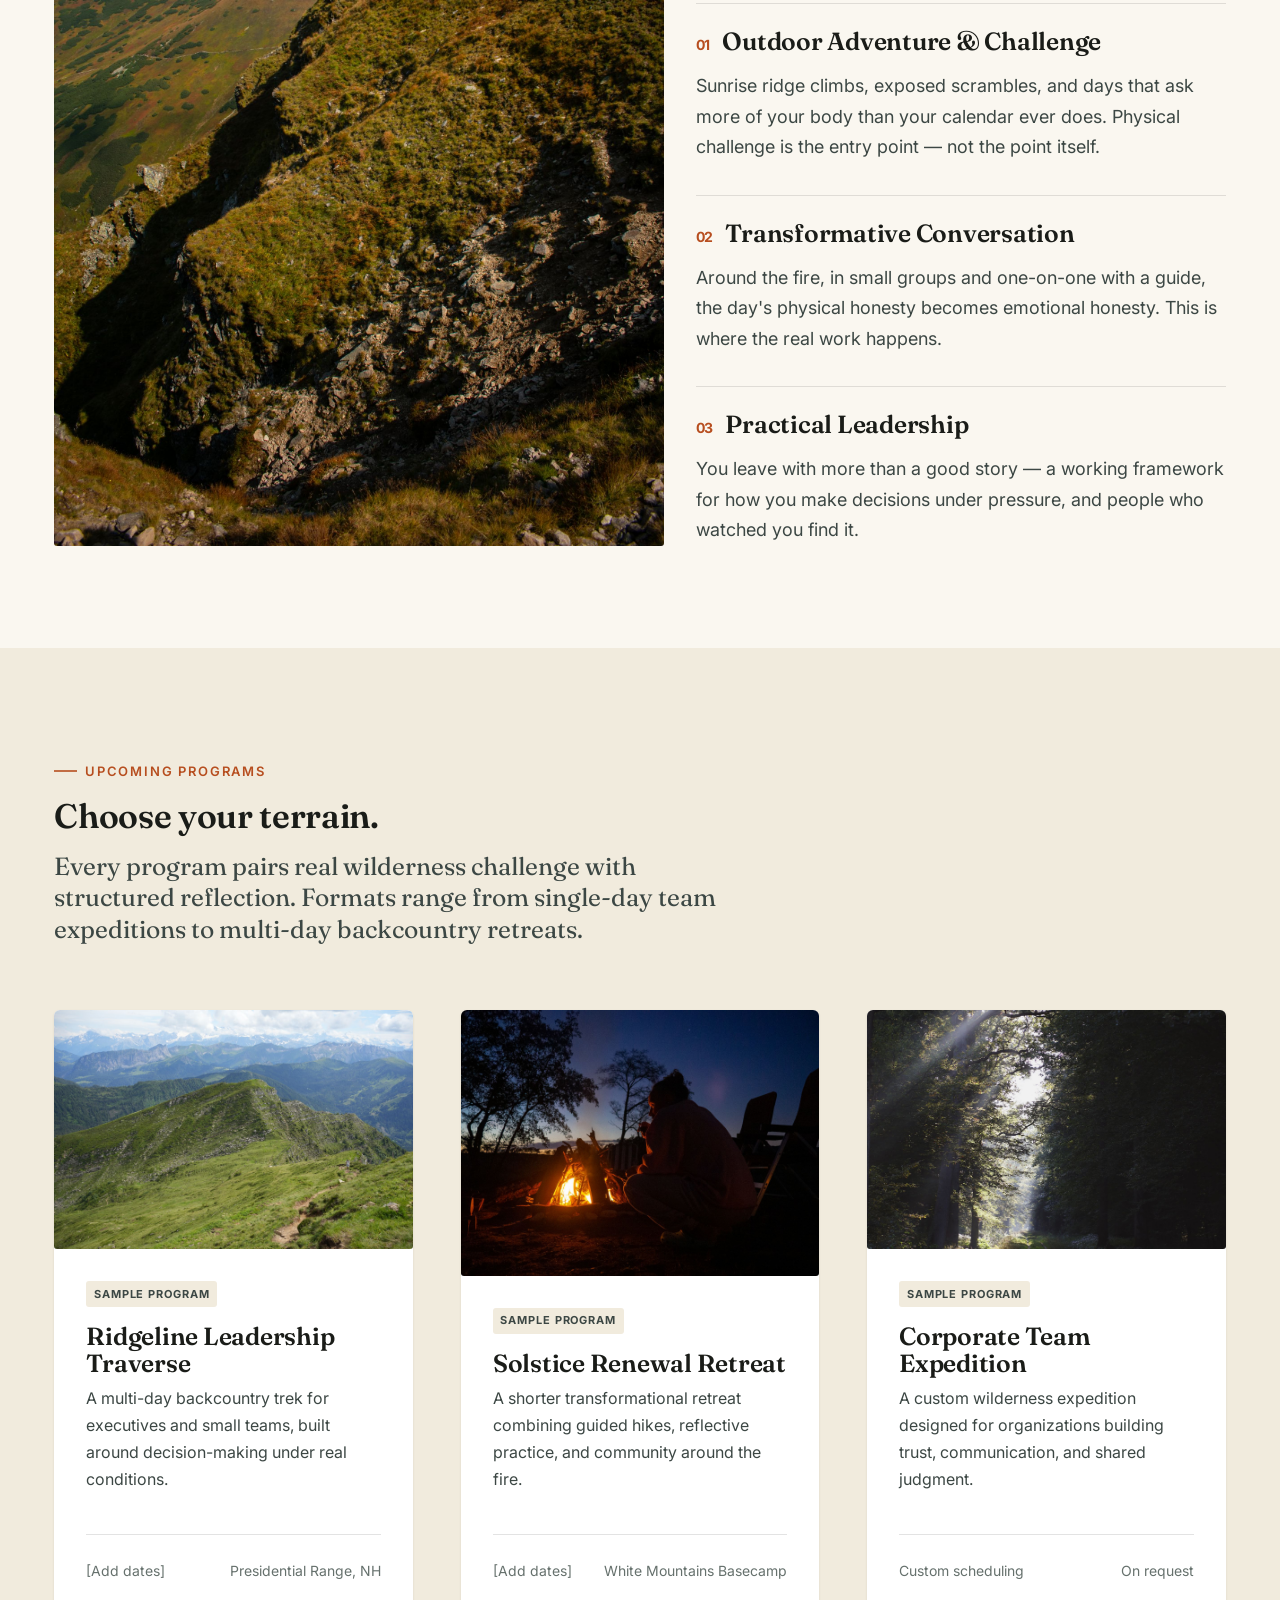
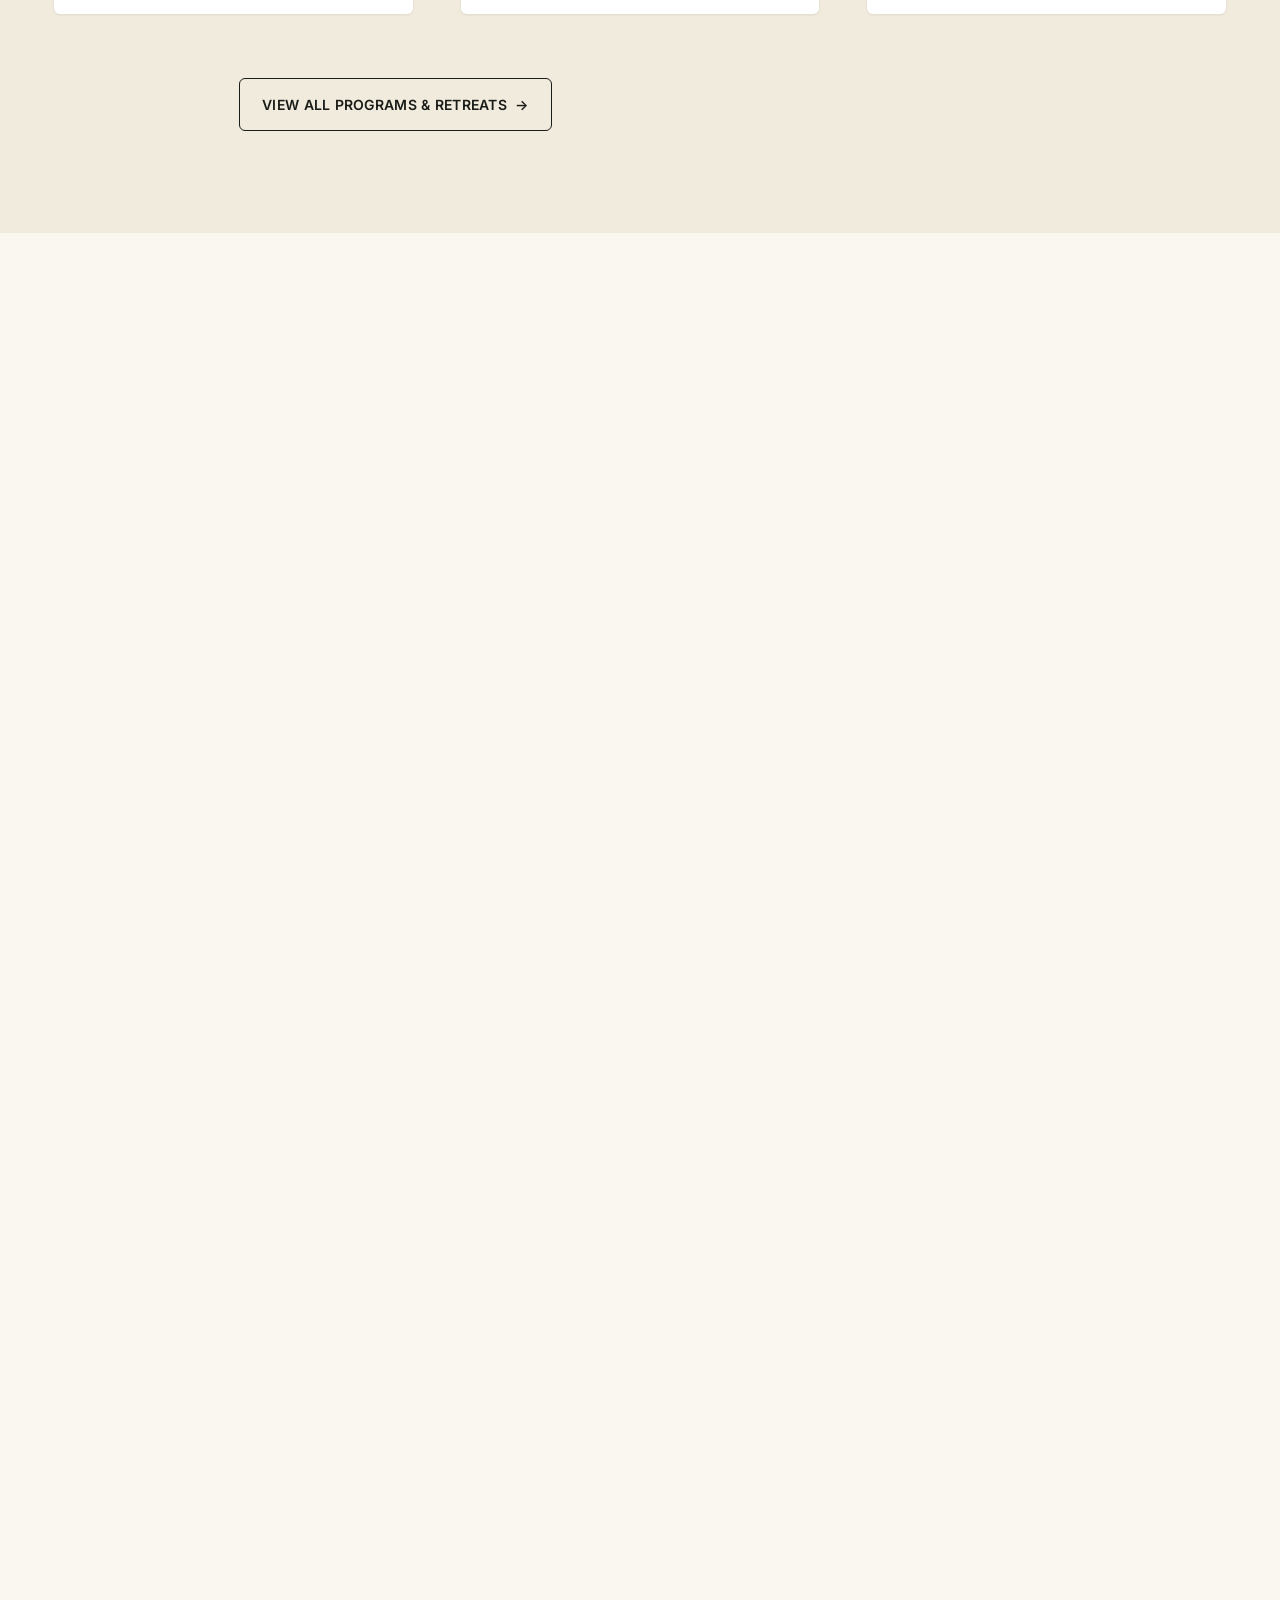
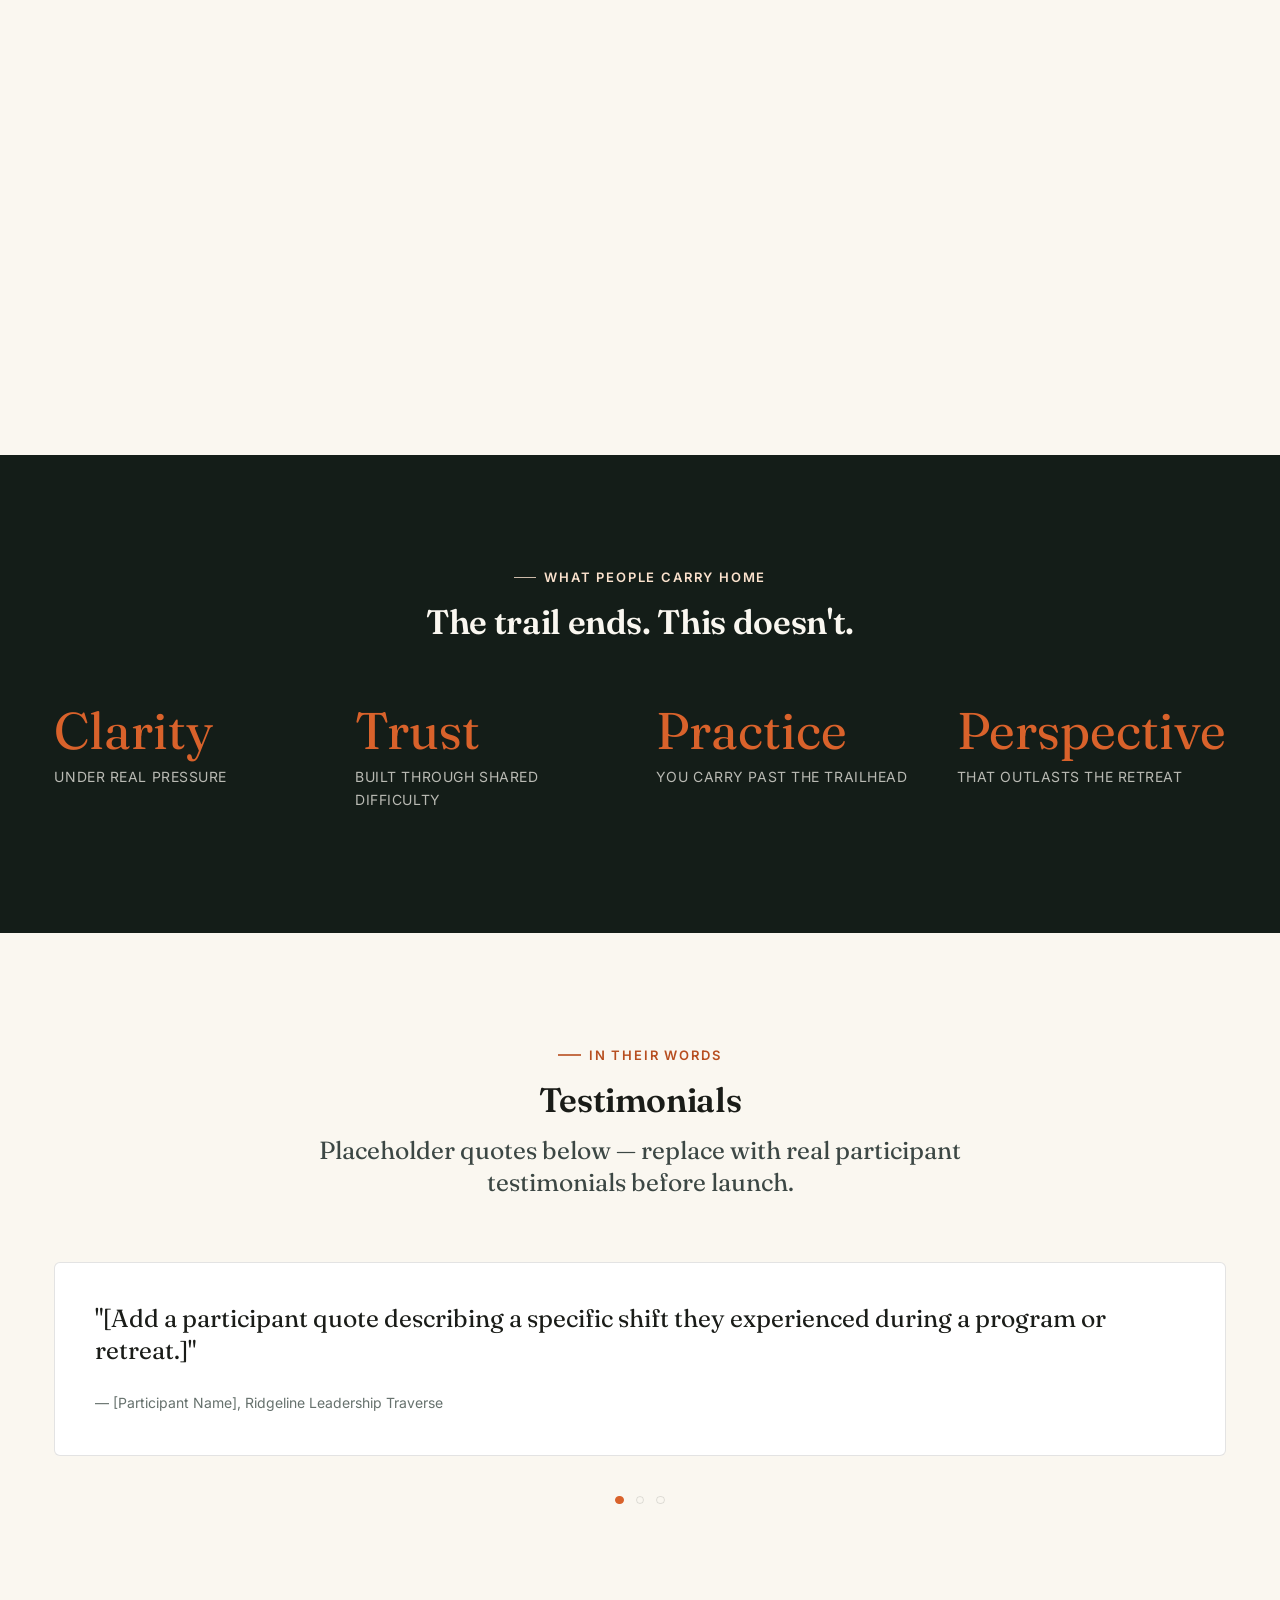
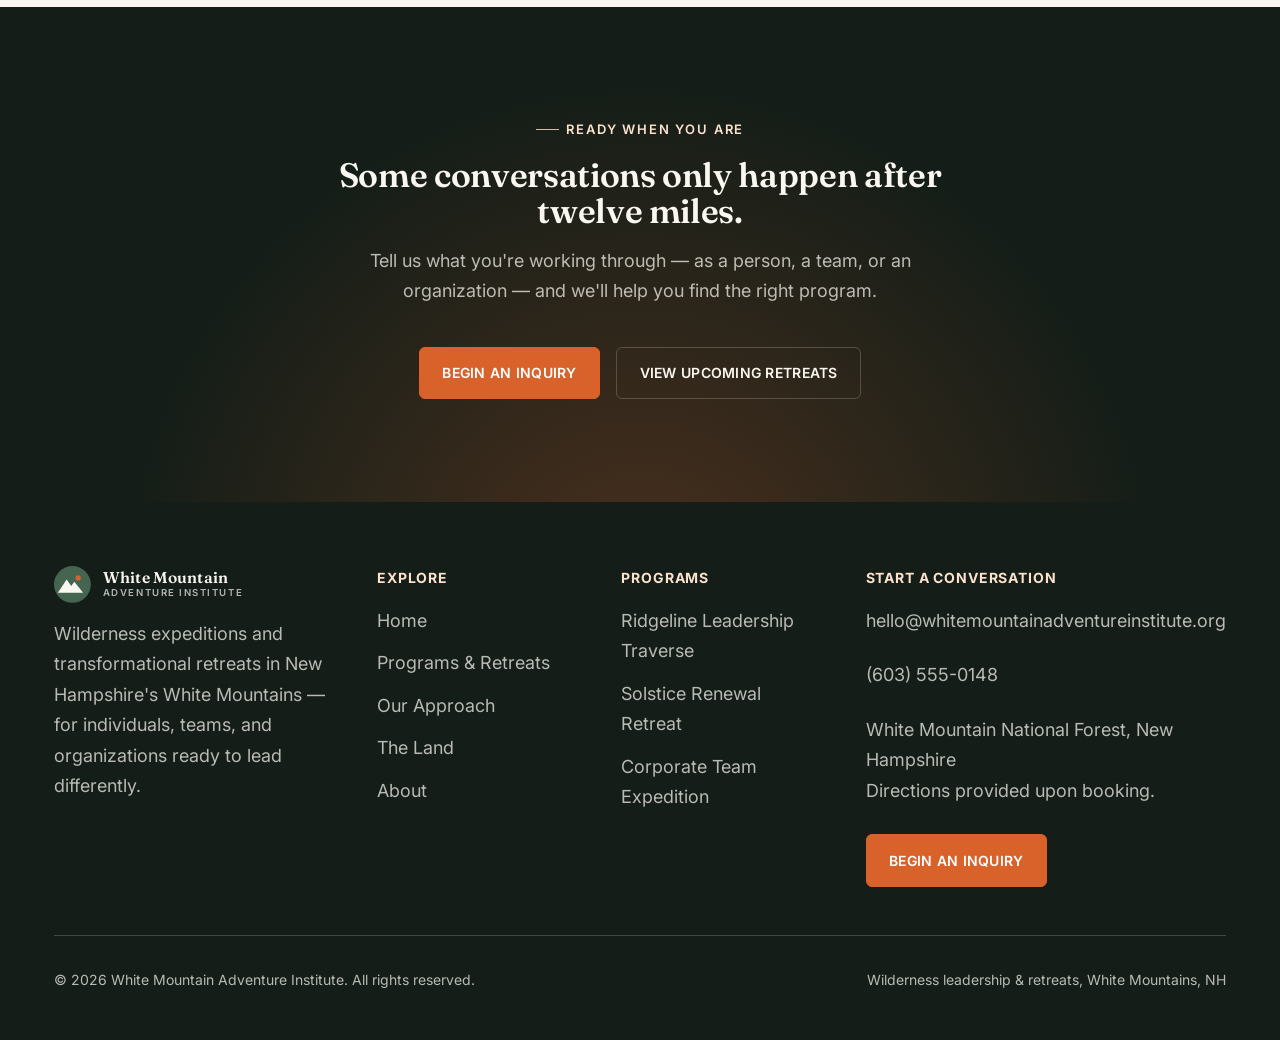
==== commit e45672e8: "Replace placeholder photography with real free-license images Sourced 12 photos from Pexels (free li" ====
--- a/index.html
+++ b/index.html
@@ -60,9 +60,7 @@
   <main id="main">
     <!-- Hero -->
     <section class="hero">
-      <div class="hero-media placeholder-photo ph--alpenglow" role="img" aria-label="Sunrise over a White Mountains ridgeline (placeholder — replace with real hero photography)">
-        <span class="ph-label" aria-hidden="true">Replace: hero photo, ridgeline at sunrise</span>
-      </div>
+      <img class="hero-media" src="assets/images/photos/hero-sunrise-ridge.jpg" alt="Sunrise light breaking over a misty mountain ridgeline" />
       <div class="hero-scrim" aria-hidden="true"></div>
       <div class="container">
         <div class="hero-content">
@@ -88,14 +86,10 @@
 
         <div class="editorial-grid">
           <div class="eg-photo-main">
-            <div class="placeholder-photo ph--trail ar-4-5" role="img" aria-label="Hikers ascending a narrow ridgeline trail (placeholder — replace with real photography)">
-              <span class="ph-label" aria-hidden="true">Replace: hiking / trail photo</span>
-            </div>
+            <img class="photo ar-4-5" src="assets/images/photos/trail-ridge-hikers.jpg" alt="Hikers following a trail along an exposed mountain ridge" />
           </div>
           <div class="eg-photo-secondary">
-            <div class="placeholder-photo ph--campfire ar-3-2" role="img" aria-label="Group gathered around a campfire at dusk (placeholder — replace with real photography)">
-              <span class="ph-label" aria-hidden="true">Replace: campfire photo</span>
-            </div>
+            <img class="photo ar-3-2" src="assets/images/photos/campfire-silhouette.jpg" alt="A hiker silhouetted beside a campfire at dusk" />
           </div>
           <div class="eg-copy">
             <ol class="statement-list">
@@ -128,9 +122,7 @@
 
         <div class="grid grid-3">
           <article class="card-program">
-            <div class="placeholder-photo ph--trail ar-3-2" role="img" aria-label="Small group crossing an alpine ridge (placeholder photo)">
-              <span class="ph-label" aria-hidden="true">Replace: ridgeline traverse</span>
-            </div>
+            <img class="photo ar-3-2" src="assets/images/photos/trail-aerial-green-ridge.jpg" alt="Aerial view of a green alpine ridge trail" />
             <div class="card-program-body">
               <span class="card-tag">Sample Program</span>
               <h3>Ridgeline Leadership Traverse</h3>
@@ -143,9 +135,7 @@
           </article>
 
           <article class="card-program">
-            <div class="placeholder-photo ph--campfire ar-3-2" role="img" aria-label="Retreat group gathered at basecamp in the evening (placeholder photo)">
-              <span class="ph-label" aria-hidden="true">Replace: solstice retreat</span>
-            </div>
+            <img class="photo ar-3-2" src="assets/images/photos/campfire-silhouette.jpg" alt="Campfire glowing at a wilderness basecamp in the evening" />
             <div class="card-program-body">
               <span class="card-tag">Sample Program</span>
               <h3>Solstice Renewal Retreat</h3>
@@ -158,9 +148,7 @@
           </article>
 
           <article class="card-program">
-            <div class="placeholder-photo ph--forest ar-3-2" role="img" aria-label="Team navigating a forest trail together (placeholder photo)">
-              <span class="ph-label" aria-hidden="true">Replace: corporate expedition</span>
-            </div>
+            <img class="photo ar-3-2" src="assets/images/photos/forest-sunbeam-path.jpg" alt="Sunlit forest path used for team expeditions" />
             <div class="card-program-body">
               <span class="card-tag">Sample Program</span>
               <h3>Corporate Team Expedition</h3>
@@ -217,9 +205,7 @@
       <div class="container">
         <div class="split split--reverse">
           <div class="split-media">
-            <div class="placeholder-photo ph--summit ar-4-5" role="img" aria-label="View across the Presidential Range at golden hour (placeholder photo)">
-              <span class="ph-label" aria-hidden="true">Replace: White Mountains landscape</span>
-            </div>
+            <img class="photo ar-4-5" src="assets/images/photos/land-golden-hour-silhouettes.jpg" alt="Layered mountain ridges at golden hour" />
           </div>
           <div class="split-copy">
             <p class="eyebrow">The Land</p>
--- a/assets/css/brand.css
+++ b/assets/css/brand.css
@@ -396,6 +396,10 @@
   top: 0;
   z-index: 100;
   padding-block: var(--space-5);
+  /* Translucent dark backing (independent of whatever hero photo sits behind
+     it) guarantees nav-text contrast regardless of that photo's brightness.
+     A flat background-color (not a gradient) keeps the scroll transition smooth. */
+  background-color: rgba(20, 29, 24, 0.68);
   transition: background-color var(--dur-base) var(--ease-out),
     padding-block var(--dur-base) var(--ease-out),
     box-shadow var(--dur-base) var(--ease-out);
@@ -609,12 +613,24 @@
   overflow: hidden;
 }
 
-.hero-media.placeholder-photo {
+.hero-media {
   position: absolute;
   inset: 0;
   z-index: 0;
   border-radius: 0;
+  width: 100%;
   height: 100%;
+  object-fit: cover;
+}
+
+/* Real photography: pairs with an ar-* aspect-ratio class to fill the same
+   box a placeholder-photo would, without distortion or layout shift. */
+.photo {
+  display: block;
+  width: 100%;
+  height: 100%;
+  object-fit: cover;
+  border-radius: var(--radius-sm);
 }
 
 .hero-scrim {
@@ -808,7 +824,9 @@
 }
 
 .editorial-grid .eg-photo-main .placeholder-photo,
-.editorial-grid .eg-photo-secondary .placeholder-photo {
+.editorial-grid .eg-photo-secondary .placeholder-photo,
+.editorial-grid .eg-photo-main .photo,
+.editorial-grid .eg-photo-secondary .photo {
   height: 100%;
 }
 
